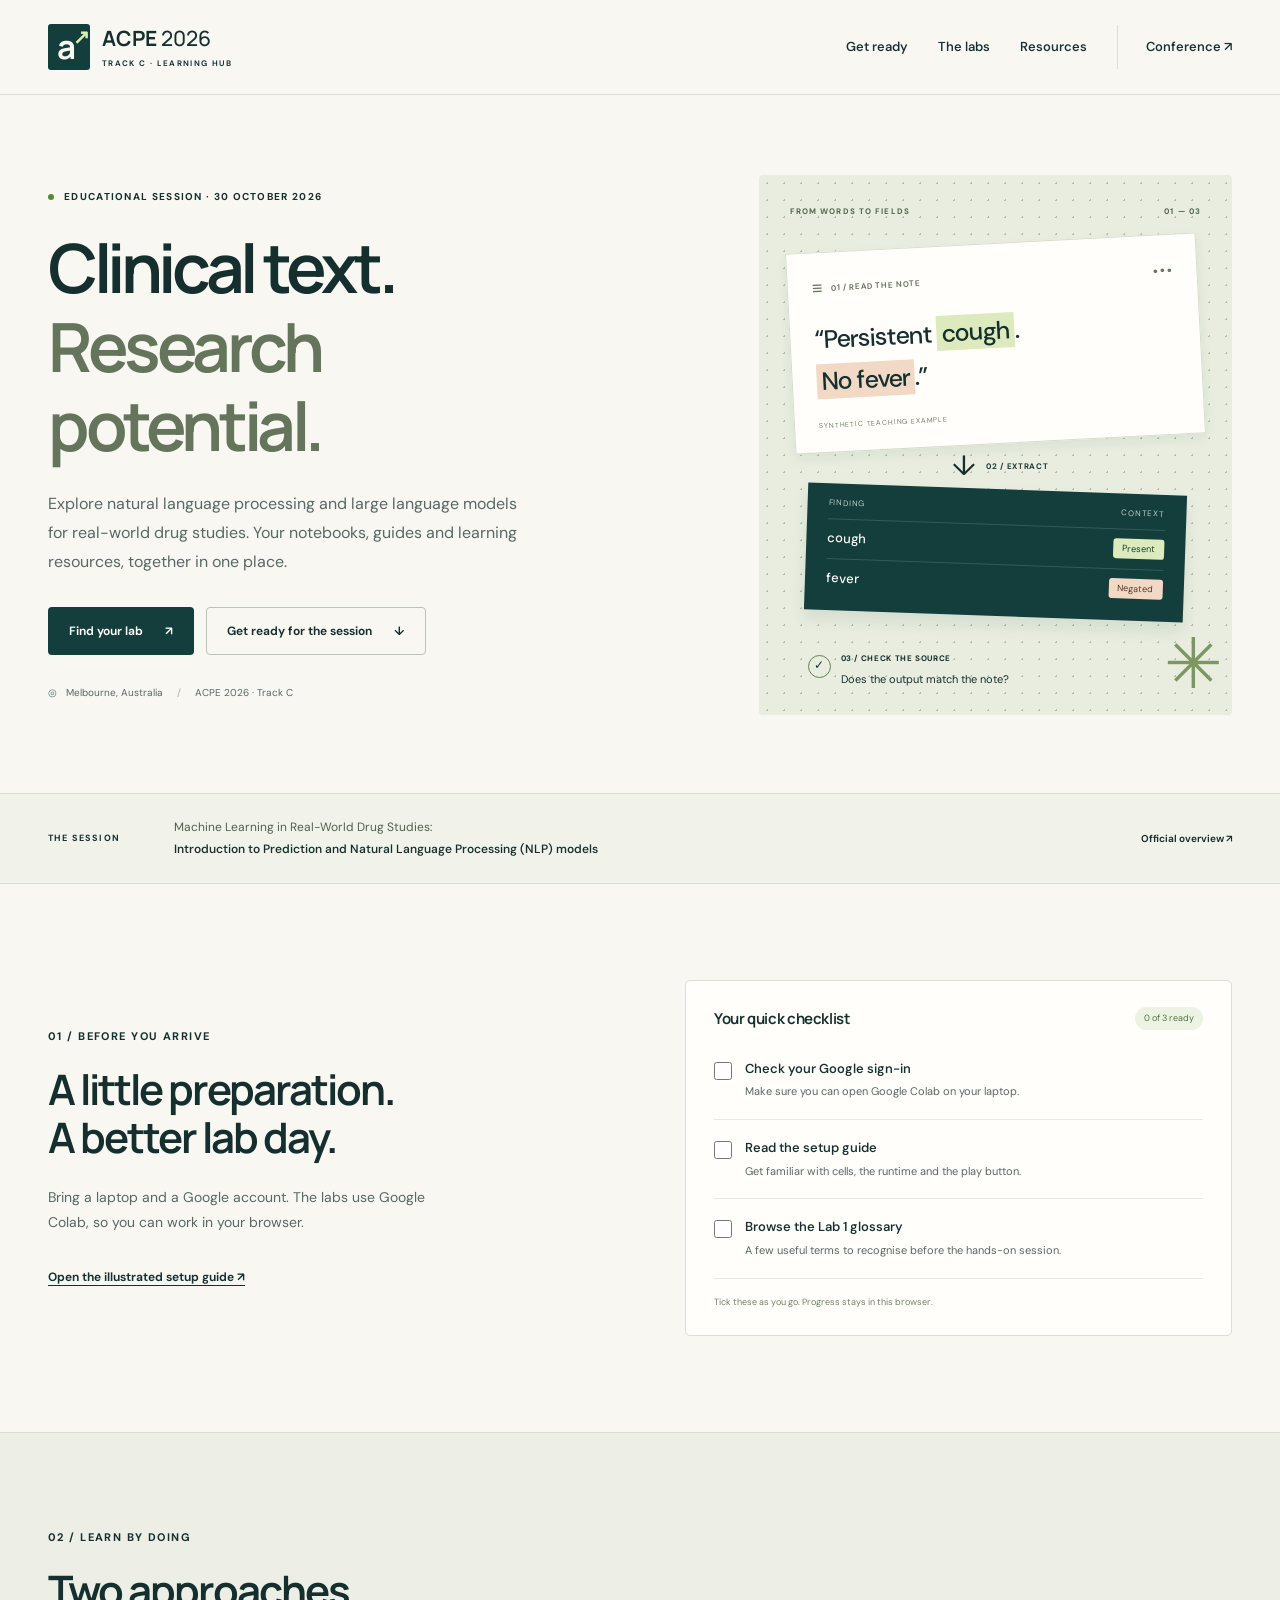
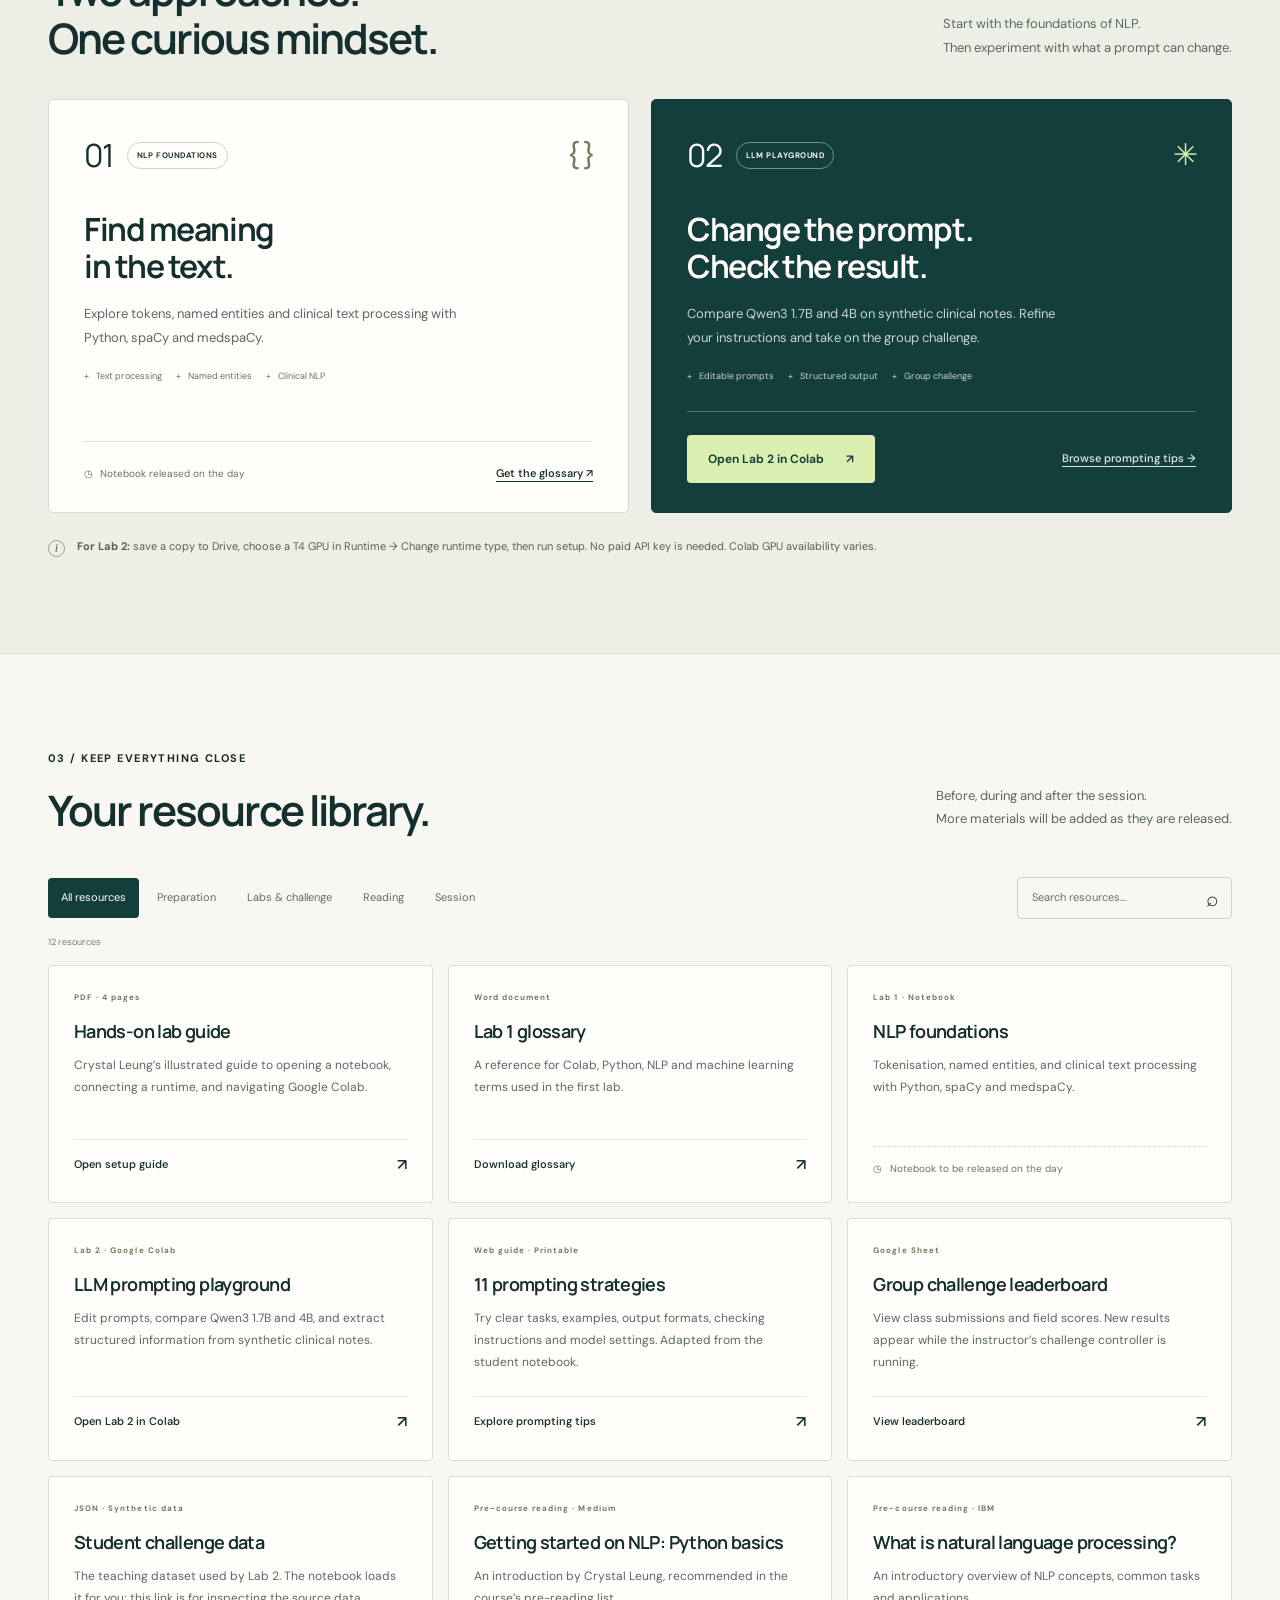
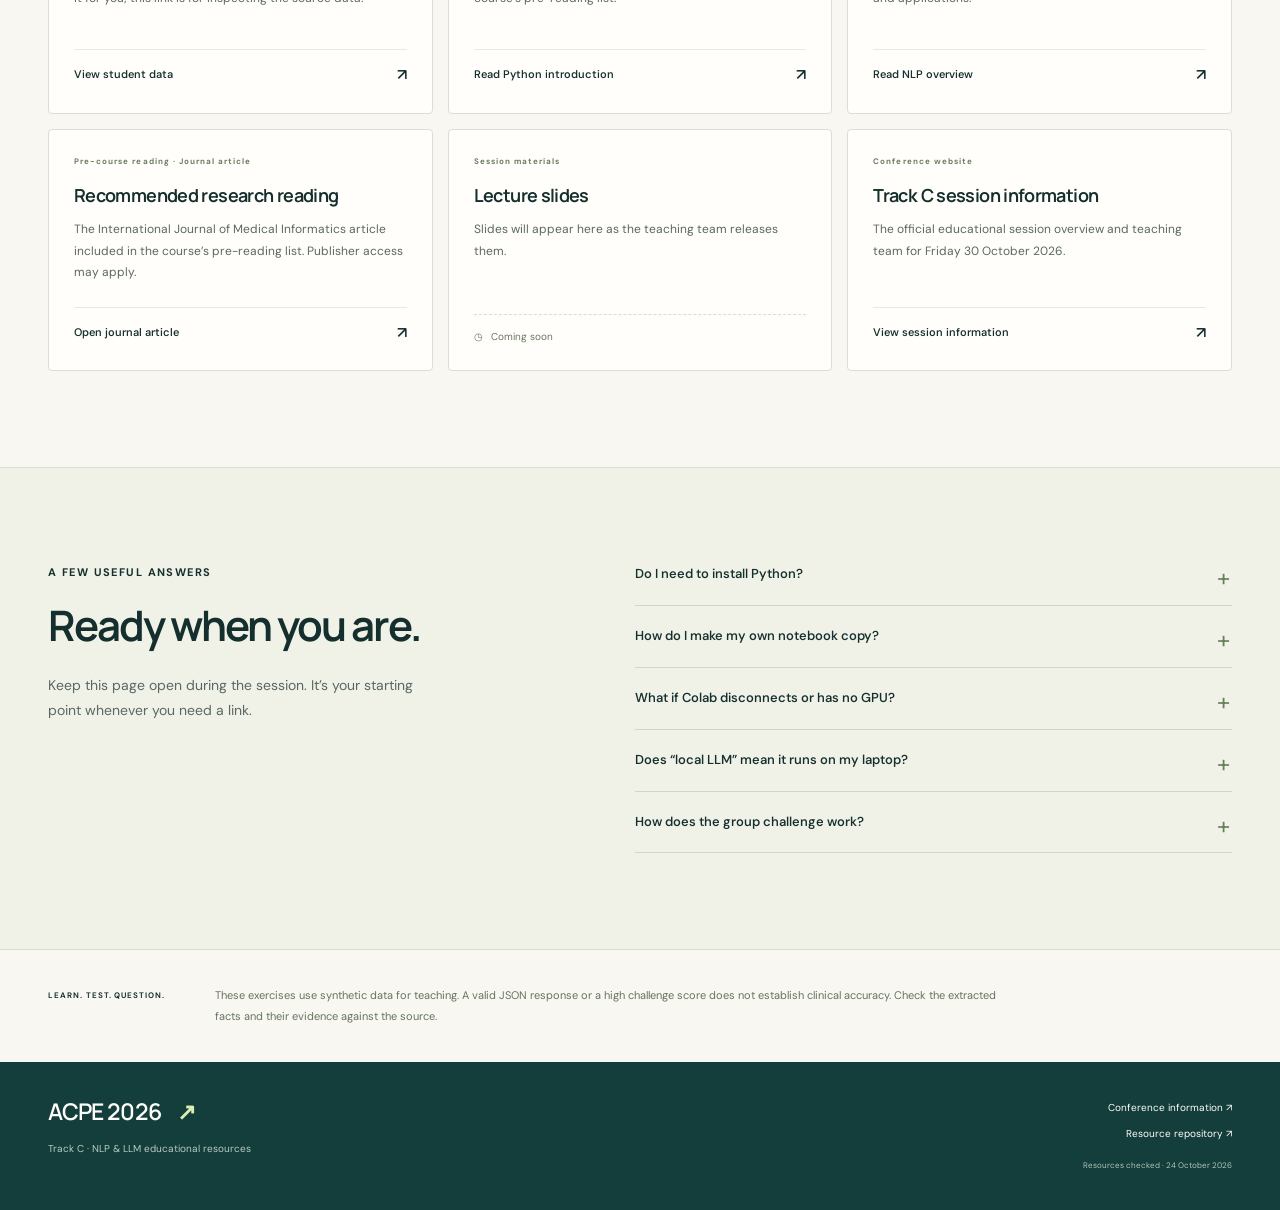
==== index.html @ c8291f94 "Publish ACPE 2026 NLP educational resource hub" ====
<!doctype html>
<html lang="en-AU">
<head>
  <meta charset="utf-8">
  <meta name="viewport" content="width=device-width, initial-scale=1">
  <meta name="description" content="Your resource hub for ACPE 2026 Track C. Prepare for the NLP and LLM educational session, launch the labs, and find guides, readings and challenge resources.">
  <meta name="theme-color" content="#133e3c">
  <meta property="og:title" content="ACPE 2026 · NLP & LLM learning hub">
  <meta property="og:description" content="Prepare. Experiment. Learn. All your Track C educational session resources in one place.">
  <meta property="og:type" content="website">
  <meta property="og:url" content="https://acpe2026nlp.github.io/">
  <title>ACPE 2026 · NLP & LLM learning hub</title>
  <link rel="icon" href="assets/favicon.svg" type="image/svg+xml">
  <link rel="stylesheet" href="styles.css">
  <script src="app.js" defer></script>
</head>
<body>
<a class="skip-link" href="#main">Skip to content</a>
<header class="site-header">
  <div class="container header-inner">
    <a class="brand" href="#" aria-label="ACPE 2026 learning hub home"><span class="brand-symbol" aria-hidden="true">a<span>↗</span></span><span>ACPE <b>2026</b><small>TRACK C · LEARNING HUB</small></span></a>
    <nav aria-label="Main navigation"><a href="#prepare">Get ready</a><a href="#labs">The labs</a><a href="#resources">Resources</a><a class="nav-external" href="https://www.asianpharmacoepi.org/educational-sessions/">Conference <span aria-hidden="true">↗</span></a></nav>
  </div>
</header>
<main id="main">
<section class="hero container" aria-labelledby="hero-title">
  <div class="hero-copy">
    <p class="eyebrow"><span class="live-dot" aria-hidden="true"></span> EDUCATIONAL SESSION · 30 OCTOBER 2026</p>
    <h1 id="hero-title">Clinical text.<br><span>Research<br>potential.</span></h1>
    <p class="hero-description">Explore natural language processing and large language models for real-world drug studies. Your notebooks, guides and learning resources, together in one place.</p>
    <div class="hero-actions"><a class="button primary" href="#labs">Find your lab <span aria-hidden="true">↗</span></a><a class="button secondary" href="#prepare">Get ready for the session <span aria-hidden="true">↓</span></a></div>
    <p class="location"><span aria-hidden="true">◎</span> Melbourne, Australia <span class="separator">/</span> ACPE 2026 · Track C</p>
  </div>
  <div class="hero-art" aria-label="Illustration: a synthetic note becomes structured information, then is checked against the source">
    <div class="art-topline"><span>FROM WORDS TO FIELDS</span><span aria-hidden="true">01 — 03</span></div>
    <div class="note-sheet"><div class="sheet-heading"><span class="mini-icon" aria-hidden="true">≡</span><span>01 / READ THE NOTE</span><span class="sheet-dots" aria-hidden="true">···</span></div><p>“Persistent <mark class="mint">cough</mark>.<br><mark class="peach">No fever</mark>.”</p><span class="synthetic-tag">SYNTHETIC TEACHING EXAMPLE</span></div>
    <div class="flow-line" aria-hidden="true"><span></span><b>↓</b><span>02 / EXTRACT</span></div>
    <div class="data-sheet"><div><span>Finding</span><span>Context</span></div><div><strong>cough</strong><span class="tag-green">Present</span></div><div><strong>fever</strong><span class="tag-peach">Negated</span></div></div>
    <div class="verify-line"><span aria-hidden="true">✓</span><div><b>03 / CHECK THE SOURCE</b><p>Does the output match the note?</p></div></div>
    <span class="art-asterisk" aria-hidden="true">✳</span>
  </div>
</section>
<div class="course-strip"><div class="container"><span class="eyebrow">THE SESSION</span><p>Machine Learning in Real-World Drug Studies:<br><strong>Introduction to Prediction and Natural Language Processing (NLP) models</strong></p><a href="https://www.asianpharmacoepi.org/educational-sessions/" aria-label="View the official Track C session overview">Official overview <span aria-hidden="true">↗</span></a></div></div>
<section id="prepare" class="container section preparation" aria-labelledby="prepare-title">
  <div><p class="eyebrow">01 / BEFORE YOU ARRIVE</p><h2 id="prepare-title">A little preparation.<br>A better lab day.</h2><p class="section-intro">Bring a laptop and a Google account. The labs use Google Colab, so you can work in your browser.</p><a class="text-link" href="assets/hands-on-lab-guide.pdf">Open the illustrated setup guide <span aria-hidden="true">↗</span></a></div>
  <div class="checklist"><div class="checklist-heading"><h3>Your quick checklist</h3><span id="check-count" aria-live="polite">0 of 3 ready</span></div>
    <label class="check-row"><input type="checkbox" data-check="account"><span><strong>Check your Google sign-in</strong><small>Make sure you can open Google Colab on your laptop.</small></span></label>
    <label class="check-row"><input type="checkbox" data-check="guide"><span><strong>Read the setup guide</strong><small>Get familiar with cells, the runtime and the play button.</small></span></label>
    <label class="check-row"><input type="checkbox" data-check="glossary"><span><strong>Browse the Lab 1 glossary</strong><small>A few useful terms to recognise before the hands-on session.</small></span></label>
    <p class="check-note">Tick these as you go. Progress stays in this browser.</p>
  </div>
</section>
<section id="labs" class="labs-section" aria-labelledby="labs-title"><div class="container section">
  <div class="section-heading"><div><p class="eyebrow">02 / LEARN BY DOING</p><h2 id="labs-title">Two approaches.<br>One curious mindset.</h2></div><p>Start with the foundations of NLP.<br>Then experiment with what a prompt can change.</p></div>
  <div class="lab-grid">
    <article class="lab-card"><div class="lab-top"><span class="lab-number">01</span><span class="pill">NLP FOUNDATIONS</span><span class="lab-glyph" aria-hidden="true">{ }</span></div><h3>Find meaning<br>in the text.</h3><p>Explore tokens, named entities and clinical text processing with Python, spaCy and medspaCy.</p><ul class="lab-topics"><li>Text processing</li><li>Named entities</li><li>Clinical NLP</li></ul><div class="lab-footer"><p class="release-note"><span aria-hidden="true">◷</span> Notebook released on the day</p><a href="assets/lab-1-glossary.docx" download>Get the glossary <span aria-hidden="true">↗</span></a></div></article>
    <article class="lab-card lab-featured"><div class="lab-top"><span class="lab-number">02</span><span class="pill">LLM PLAYGROUND</span><span class="lab-glyph" aria-hidden="true">✳</span></div><h3>Change the prompt.<br>Check the result.</h3><p>Compare Qwen3 1.7B and 4B on synthetic clinical notes. Refine your instructions and take on the group challenge.</p><ul class="lab-topics"><li>Editable prompts</li><li>Structured output</li><li>Group challenge</li></ul><div class="lab-footer"><a class="button cream" href="https://colab.research.google.com/drive/1dyXt0pZRqkVmmbshcT4ECdzgV1lTdctf">Open Lab 2 in Colab <span aria-hidden="true">↗</span></a><a class="quiet-link" href="prompting-guide.html">Browse prompting tips <span aria-hidden="true">→</span></a></div></article>
  </div>
  <div class="lab-note"><span aria-hidden="true">i</span><p><strong>For Lab 2:</strong> save a copy to Drive, choose a T4 GPU in Runtime → Change runtime type, then run setup. No paid API key is needed. Colab GPU availability varies.</p></div>
</div></section>
<section id="resources" class="container section" aria-labelledby="resources-title">
  <div class="section-heading"><div><p class="eyebrow">03 / KEEP EVERYTHING CLOSE</p><h2 id="resources-title">Your resource library.</h2></div><p>Before, during and after the session.<br>More materials will be added as they are released.</p></div>
  <div class="resource-controls" hidden><div class="filters" role="group" aria-label="Filter resources"><button type="button" data-filter="all" aria-pressed="true">All resources</button><button type="button" data-filter="prepare" aria-pressed="false">Preparation</button><button type="button" data-filter="labs" aria-pressed="false">Labs & challenge</button><button type="button" data-filter="reading" aria-pressed="false">Reading</button><button type="button" data-filter="session" aria-pressed="false">Session</button></div><div class="search-wrap"><label class="sr-only" for="resource-search">Search resources</label><input id="resource-search" type="search" placeholder="Search resources…" autocomplete="off"><span aria-hidden="true">⌕</span></div></div>
  <p id="result-count" class="result-count" aria-live="polite"></p>
  <div class="resource-grid"><article class="resource-card" data-category="prepare">
      <p class="eyebrow">PDF · 4 pages</p><h3>Hands-on lab guide</h3>
      <p class="resource-description">Crystal Leung’s illustrated guide to opening a notebook, connecting a runtime, and navigating Google Colab.</p><a class="resource-link" href="assets/hands-on-lab-guide.pdf">Open setup guide <span aria-hidden="true">↗</span></a></article>
<article class="resource-card" data-category="prepare">
      <p class="eyebrow">Word document</p><h3>Lab 1 glossary</h3>
      <p class="resource-description">A reference for Colab, Python, NLP and machine learning terms used in the first lab.</p><a class="resource-link" href="assets/lab-1-glossary.docx" download>Download glossary <span aria-hidden="true">↗</span></a></article>
<article class="resource-card" data-category="labs">
      <p class="eyebrow">Lab 1 · Notebook</p><h3>NLP foundations</h3>
      <p class="resource-description">Tokenisation, named entities, and clinical text processing with Python, spaCy and medspaCy.</p><p class="pending"><span aria-hidden="true">◷</span> Notebook to be released on the day</p></article>
<article class="resource-card" data-category="labs">
      <p class="eyebrow">Lab 2 · Google Colab</p><h3>LLM prompting playground</h3>
      <p class="resource-description">Edit prompts, compare Qwen3 1.7B and 4B, and extract structured information from synthetic clinical notes.</p><a class="resource-link" href="https://colab.research.google.com/drive/1dyXt0pZRqkVmmbshcT4ECdzgV1lTdctf">Open Lab 2 in Colab <span aria-hidden="true">↗</span></a></article>
<article class="resource-card" data-category="labs">
      <p class="eyebrow">Web guide · Printable</p><h3>11 prompting strategies</h3>
      <p class="resource-description">Try clear tasks, examples, output formats, checking instructions and model settings. Adapted from the student notebook.</p><a class="resource-link" href="prompting-guide.html">Explore prompting tips <span aria-hidden="true">↗</span></a></article>
<article class="resource-card" data-category="labs">
      <p class="eyebrow">Google Sheet</p><h3>Group challenge leaderboard</h3>
      <p class="resource-description">View class submissions and field scores. New results appear while the instructor’s challenge controller is running.</p><a class="resource-link" href="https://docs.google.com/spreadsheets/d/1psVhRGWpEj53dJiz1CX_qoiy1RkRH3oZBM9ozmtsFGk/view?gid=580051616#gid=580051616">View leaderboard <span aria-hidden="true">↗</span></a></article>
<article class="resource-card" data-category="labs">
      <p class="eyebrow">JSON · Synthetic data</p><h3>Student challenge data</h3>
      <p class="resource-description">The teaching dataset used by Lab 2. The notebook loads it for you; this link is for inspecting the source data.</p><a class="resource-link" href="https://drive.google.com/file/d/1bzBv1ms1ZY_g55pxmK44UhEWTayjChO1/view">View student data <span aria-hidden="true">↗</span></a></article>
<article class="resource-card" data-category="reading">
      <p class="eyebrow">Pre-course reading · Medium</p><h3>Getting started on NLP: Python basics</h3>
      <p class="resource-description">An introduction by Crystal Leung, recommended in the course’s pre-reading list.</p><a class="resource-link" href="https://medium.com/@crystalleungg/getting-started-on-nlp-python-basics-f23195c00903">Read Python introduction <span aria-hidden="true">↗</span></a></article>
<article class="resource-card" data-category="reading">
      <p class="eyebrow">Pre-course reading · IBM</p><h3>What is natural language processing?</h3>
      <p class="resource-description">An introductory overview of NLP concepts, common tasks and applications.</p><a class="resource-link" href="https://www.ibm.com/think/topics/natural-language-processing">Read NLP overview <span aria-hidden="true">↗</span></a></article>
<article class="resource-card" data-category="reading">
      <p class="eyebrow">Pre-course reading · Journal article</p><h3>Recommended research reading</h3>
      <p class="resource-description">The International Journal of Medical Informatics article included in the course’s pre-reading list. Publisher access may apply.</p><a class="resource-link" href="https://www.sciencedirect.com/science/article/pii/S1386505625002667">Open journal article <span aria-hidden="true">↗</span></a></article>
<article class="resource-card" data-category="session">
      <p class="eyebrow">Session materials</p><h3>Lecture slides</h3>
      <p class="resource-description">Slides will appear here as the teaching team releases them.</p><p class="pending"><span aria-hidden="true">◷</span> Coming soon</p></article>
<article class="resource-card" data-category="session">
      <p class="eyebrow">Conference website</p><h3>Track C session information</h3>
      <p class="resource-description">The official educational session overview and teaching team for Friday 30 October 2026.</p><a class="resource-link" href="https://www.asianpharmacoepi.org/educational-sessions/">View session information <span aria-hidden="true">↗</span></a></article></div>
  <div id="empty-state" class="empty-state" hidden><h3>No resources found.</h3><p>Try another search or view the full library.</p><button class="button secondary" id="reset-resources" type="button">Reset filters</button></div>
</section>
<section class="help-section"><div class="container section help-grid"><div><p class="eyebrow">A FEW USEFUL ANSWERS</p><h2>Ready when you are.</h2><p class="section-intro">Keep this page open during the session. It’s your starting point whenever you need a link.</p></div><div class="faq">
  <details><summary>Do I need to install Python?</summary><p>The supplied labs run in Google Colab in your browser. Sign in with your Google account and follow the setup cells in the notebook. You do not need to set up Python on your laptop.</p></details>
  <details><summary>How do I make my own notebook copy?</summary><p>For Lab 2, open the Colab link and select File → Save a copy in Drive. Work in that copy. For the Lab 1 download, follow the upload steps in the <a href="assets/hands-on-lab-guide.pdf">setup guide</a>.</p></details>
  <details><summary>What if Colab disconnects or has no GPU?</summary><p>A fresh runtime loses its installed packages, variables and temporary files. Reconnect and rerun the setup cells. Lab 2 uses a T4 GPU; if one is unavailable, ask an instructor about sharing a runtime with your group.</p></details>
  <details><summary>Does “local LLM” mean it runs on my laptop?</summary><p>In this Colab exercise, the open-weight model runs inside the Colab runtime on Google’s servers. It is not running on your laptop. Use the supplied synthetic notes for the exercise.</p></details>
  <details><summary>How does the group challenge work?</summary><p>Experiment with one note, check the 20-note practice preview, then freeze your prompt for the 80-note challenge. Follow the notebook for submission limits and scoring. The leaderboard updates while the instructor’s controller is running.</p></details>
</div></div></section>
<section class="container closing-note"><span class="note-label">LEARN. TEST. QUESTION.</span><p>These exercises use synthetic data for teaching. A valid JSON response or a high challenge score does not establish clinical accuracy. Check the extracted facts and their evidence against the source.</p></section>
</main>
<footer class="site-footer"><div class="container"><div><a class="footer-brand" href="#">ACPE 2026 <span>↗</span></a><p>Track C · NLP & LLM educational resources</p></div><div class="footer-links"><a href="https://www.asianpharmacoepi.org/educational-sessions/">Conference information ↗</a><a href="https://github.com/ACPE2026NLP/acpe2026nlp.github.io">Resource repository ↗</a><span>Resources checked · 24 October 2026</span></div></div></footer>
</body></html>
---- styles.css ----
@import url('https://fonts.googleapis.com/css2?family=DM+Sans:wght@400;450;500;550;600;650;700&family=Manrope:wght@400;500;600;650;700;750;800&display=swap');
:root{--paper:#f8f7f2;--ink:#152f2e;--muted:#596864;--green:#133e3c;--lime:#daefb0;--line:#d9dfd6;--peach:#f4d8bf;--white:#fffefa;--font:'DM Sans',sans-serif;--heading:'Manrope',sans-serif}
*{box-sizing:border-box}html{scroll-behavior:smooth;scroll-padding-top:108px}body{margin:0;background:var(--paper);color:var(--ink);font-family:var(--font);font-size:16px;line-height:1.6}a{color:inherit;text-underline-offset:4px}button,input{font:inherit}button,a,input,summary{-webkit-tap-highlight-color:transparent}a,button,summary,input{touch-action:manipulation}button{cursor:pointer}button:focus-visible,a:focus-visible,input:focus-visible,summary:focus-visible{outline:3px solid #487b1d;outline-offset:5px}button{color:inherit}::selection{background:var(--lime);color:var(--ink)}[hidden]{display:none!important}.container{width:min(1200px,calc(100% - 96px));margin-inline:auto}.section{padding-block:96px}.eyebrow{font-size:11px;letter-spacing:.13em;line-height:1.5;font-weight:700;margin:0 0 20px}.skip-link{position:fixed;left:20px;top:-70px;background:var(--lime);padding:12px 20px;z-index:20}.skip-link:focus{top:12px}.sr-only{position:absolute;width:1px;height:1px;padding:0;margin:-1px;overflow:hidden;clip:rect(0,0,0,0);white-space:nowrap;border:0}
.site-header{background:rgba(248,247,242,.97);border-bottom:1px solid var(--line);position:sticky;top:0;z-index:10}.header-inner{height:94px;display:flex;justify-content:space-between;align-items:center;gap:32px}.brand{display:flex;align-items:center;gap:12px;font:700 21px/1.1 var(--heading);text-decoration:none;white-space:nowrap}.brand b{font-weight:500}.brand small{display:block;margin-top:8px;font:650 8px/1 var(--font);letter-spacing:.17em}.brand-symbol{display:flex;align-items:center;justify-content:center;background:var(--green);color:var(--paper);width:42px;height:46px;border-radius:3px;font-size:33px;position:relative;letter-spacing:-.1em;padding-right:9px}.brand-symbol span{font-size:20px;color:var(--lime);position:absolute;top:2px;right:3px}.site-header nav{display:flex;align-items:center;gap:30px;font-size:13px;font-weight:550}.site-header nav a{text-decoration:none;padding-block:12px}.site-header nav a:hover{color:#577c2f}.nav-external{border-left:1px solid var(--line);padding-left:28px}
.hero{display:grid;grid-template-columns:1.15fr .85fr;gap:70px;align-items:center;padding-block:80px 78px}.hero .eyebrow{font-size:10px;display:flex;align-items:center;gap:10px}.live-dot{width:6px;height:6px;border-radius:50%;background:#578838;display:inline-block}h1,h2,h3,p{overflow-wrap:break-word}h1,h2,h3{font-family:var(--heading);font-weight:650;line-height:1.16}h1{font-size:clamp(48px,5.3vw,74px);letter-spacing:-.065em;margin:24px 0 26px}h1>span{color:#64755c}h2{font-size:42px;letter-spacing:-.048em;margin:0 0 23px}h3{letter-spacing:-.025em}.hero-description{font-size:16px;max-width:470px;line-height:1.8;color:var(--muted);margin-bottom:30px}.hero-actions{display:flex;align-items:center;gap:12px;flex-wrap:wrap}.button{display:inline-flex;align-items:center;justify-content:center;gap:22px;border:1px solid transparent;padding:14px 20px;border-radius:4px;text-decoration:none;font-size:12px;font-weight:650;line-height:1.5;min-height:48px;transition:background .16s,transform .16s}.button:hover{transform:translateY(-2px)}.primary{background:var(--green);color:var(--white)}.primary:hover{background:#24534c}.secondary{border-color:#b8c4b6;background:transparent}.secondary:hover{background:#edf1e4}.cream{background:var(--lime);color:var(--green)}.cream:hover{background:#e6f6c9}.location{display:flex;align-items:center;gap:9px;font-size:10px;color:var(--muted);margin:30px 0 0}.separator{margin-inline:5px;color:#a6b19e}
.hero-art{background:#e8eddf;min-height:450px;padding:30px 31px 26px;border-radius:4px;position:relative;isolation:isolate;background-image:radial-gradient(#b3beaa 1px,transparent 1px);background-size:17px 17px}.art-topline{display:flex;justify-content:space-between;font-size:8px;letter-spacing:.14em;font-weight:700;color:#53654c;margin-bottom:25px}.note-sheet{background:#fffefa;border:1px solid #d5ddce;box-shadow:0 5px 12px #233c2010;padding:21px 24px;transform:rotate(-3deg);position:relative;z-index:1}.sheet-heading{display:flex;align-items:center;gap:8px;font-size:8px;letter-spacing:.08em;font-weight:650;color:#667562}.sheet-dots{margin-left:auto;font-size:23px;line-height:.5}.mini-icon{font-size:18px}.note-sheet p{font-size:25px;font-weight:500;line-height:1.7;letter-spacing:-.04em;margin:16px 0}.note-sheet mark{padding:1px 5px;color:inherit}.mint{background:#dceabd}.peach{background:#f1d9c5}.synthetic-tag{display:block;font-size:7px;letter-spacing:.12em;color:#72816b}.flow-line{height:45px;display:flex;align-items:center;justify-content:center;gap:10px}.flow-line b{font-size:28px;font-weight:400;line-height:1}.flow-line>span:last-child{font-size:8px;font-weight:650;letter-spacing:.09em}.data-sheet{background:var(--green);color:var(--white);position:relative;z-index:2;padding:13px 21px;transform:rotate(2deg);box-shadow:0 9px 16px #133e3c17;width:92%;margin-inline:auto}.data-sheet>div{display:flex;align-items:center;justify-content:space-between;padding:9px 0;border-bottom:1px solid #ffffff25;font-size:13px}.data-sheet>div:first-child{font-size:8px;color:#c1cec7;text-transform:uppercase;letter-spacing:.1em;padding-top:0}.data-sheet>div:last-child{border-bottom:0}.data-sheet strong{font-weight:500}.tag-green,.tag-peach{font-size:9px;padding:3px 9px;border-radius:3px}.tag-green{background:#dceabd;color:#173c28}.tag-peach{background:#f1d9c5;color:#573924}.verify-line{display:flex;align-items:center;gap:10px;margin:27px 0 0 18px;position:relative;z-index:2}.verify-line>span{height:23px;width:23px;border:1px solid #668057;border-radius:50%;text-align:center;font-size:12px;background:#e8eddf}.verify-line b{font-size:8px;letter-spacing:.08em}.verify-line p{font-size:11px;line-height:1.3;margin:3px 0}.art-asterisk{position:absolute;bottom:15px;right:9px;font-size:70px;line-height:1;color:#7e9661;z-index:-1}
.course-strip{border-block:1px solid var(--line);background:#f1f2e9}.course-strip>.container{display:flex;align-items:center;justify-content:space-between;gap:32px;padding-block:23px}.course-strip .eyebrow{margin:0;font-size:9px;min-width:94px}.course-strip p{margin:0;flex:1;font-size:12px;line-height:1.8;color:#50614f}.course-strip strong{font-weight:550;color:var(--ink)}.course-strip a{font-size:10px;font-weight:650;text-decoration:none;white-space:nowrap}.course-strip a:hover{text-decoration:underline}
.preparation{display:grid;grid-template-columns:1fr 1fr;gap:90px;align-items:center}.section-intro{color:var(--muted);max-width:400px;font-size:14px;line-height:1.8}.text-link{display:inline-block;font-size:12px;font-weight:650;margin-top:18px}.checklist{background:var(--white);border:1px solid var(--line);padding:26px 28px;border-radius:5px}.checklist-heading{display:flex;justify-content:space-between;gap:12px;align-items:center;margin-bottom:11px}.checklist-heading h3{font-size:15px;margin:0}.checklist-heading>span{font-size:9px;color:#567346;background:#edf3e3;border-radius:20px;padding:4px 9px;white-space:nowrap}.check-row{display:flex;align-items:flex-start;gap:13px;border-bottom:1px solid #e8eae2;padding:18px 0;cursor:pointer}.check-row input{accent-color:var(--green);width:18px;height:18px;flex-shrink:0;margin:3px 0 0}.check-row strong{font-weight:550;font-size:13px;display:block}.check-row small{font-size:11px;color:var(--muted);display:block;margin-top:4px}.check-row:has(input:checked) strong{text-decoration:line-through;color:#6f7e65}.check-note{font-size:9px;color:#71816a;margin:16px 0 0}
.labs-section{background:#edeee6;border-block:1px solid var(--line)}.section-heading{display:flex;align-items:flex-end;justify-content:space-between;gap:40px;margin-bottom:36px}.section-heading h2{margin-bottom:0}.section-heading>p{color:var(--muted);font-size:13px;line-height:1.8;margin:0 0 4px;max-width:350px}.lab-grid{display:grid;grid-template-columns:1fr 1fr;gap:22px}.lab-card{padding:31px 35px 29px;background:var(--white);border:1px solid #d5dbd0;border-radius:5px;display:flex;flex-direction:column}.lab-top{display:flex;gap:15px;align-items:center;margin-bottom:32px}.lab-number{font-family:var(--heading);font-size:32px;letter-spacing:-.07em;line-height:1}.pill{font-size:8px;font-weight:650;border:1px solid #cbd4c2;padding:6px 9px;border-radius:20px;letter-spacing:.06em}.lab-glyph{margin-left:auto;color:#6a7e5b;font-size:30px;letter-spacing:-.07em}.lab-card h3{font-size:32px;letter-spacing:-.045em;margin:0 0 17px}.lab-card>p{color:var(--muted);font-size:13px;line-height:1.8;max-width:380px;margin:0 0 20px}.lab-topics{list-style:none;display:flex;flex-wrap:wrap;gap:8px 14px;padding:0;margin:0 0 27px;font-size:9px;color:#65745b}.lab-topics li:before{content:'+';padding-right:7px}.lab-footer{margin-top:auto;border-top:1px solid #dce2d5;padding-top:23px;display:flex;align-items:center;justify-content:space-between;flex-wrap:wrap;gap:16px}.lab-footer>a:not(.button){font-size:11px;font-weight:550}.release-note{font-size:10px;margin:0;color:#65745b;display:flex;align-items:center;gap:7px}.lab-featured{background:var(--green);border-color:var(--green);color:var(--white)}.lab-featured .pill{border-color:#729481}.lab-featured .lab-glyph{color:var(--lime)}.lab-featured>p,.lab-featured .lab-topics{color:#c8d5cd}.lab-featured .lab-footer{border-color:#54756b}.lab-featured .quiet-link{color:#d8e4d6}.lab-note{display:flex;gap:12px;align-items:flex-start;margin:25px 0 0;color:#53644e;font-size:11px}.lab-note>span{border:1px solid #92a087;border-radius:50%;width:17px;line-height:15px;text-align:center;font:italic 12px Georgia;flex-shrink:0;margin-top:2px}.lab-note p{margin:0;max-width:920px}
.resource-controls{display:flex;justify-content:space-between;gap:18px;align-items:center;margin-top:42px}.filters{display:flex;gap:5px;flex-wrap:wrap}.filters button{border:1px solid transparent;border-radius:4px;padding:9px 12px;background:transparent;font-size:11px;color:#62705c;min-height:40px}.filters button:hover{background:#e9eede}.filters button[aria-pressed=true]{background:var(--green);color:var(--white)}.search-wrap{position:relative;min-width:215px}.search-wrap input{width:100%;background:transparent;border:1px solid #ccd5c5;border-radius:4px;font-size:11px;padding:11px 34px 11px 14px;min-height:42px;color:var(--ink)}.search-wrap input::placeholder{color:#677561}.search-wrap>span{position:absolute;right:13px;top:6px;font-size:21px;pointer-events:none}.result-count{font-size:9px;color:#73816c;margin:16px 0}.resource-grid{display:grid;grid-template-columns:repeat(3,1fr);gap:15px}.resource-card{background:var(--white);border:1px solid var(--line);padding:25px;min-height:238px;border-radius:4px;display:flex;flex-direction:column;transition:border-color .16s,box-shadow .16s}.resource-card:hover{border-color:#afc09e;box-shadow:0 3px 12px #183b1c08}.resource-card .eyebrow{color:#6c7c61;font-size:8px;margin:0 0 16px}.resource-card h3{font-size:18px;line-height:1.35;margin:0 0 12px;letter-spacing:-.035em}.resource-description{font-size:12px;color:var(--muted);line-height:1.8;margin:0 0 23px}.resource-link{display:flex;align-items:center;justify-content:space-between;gap:10px;font-weight:550;font-size:11px;margin-top:auto;text-decoration:none;padding-top:12px;border-top:1px solid #e6eadf}.resource-link:hover{text-decoration:underline}.resource-link span{font-size:16px}.pending{font-size:10px;color:#6b7662;margin-top:auto;margin-bottom:0;border-top:1px dashed #d8dece;padding-top:14px}.pending>span{margin-right:5px}.empty-state{text-align:center;border:1px dashed #bbc8af;padding:50px}.empty-state h3{margin-top:0}.empty-state p{font-size:13px;color:var(--muted)}
.help-section{border-block:1px solid var(--line);background:#f0f2e8}.help-grid{display:grid;grid-template-columns:1fr 1.2fr;gap:90px}.faq details{border-bottom:1px solid #cfd7c6;padding:20px 0}.faq details:first-child{padding-top:0}.faq summary{cursor:pointer;list-style:none;font-size:13px;font-weight:550;position:relative;padding-right:35px}.faq summary::-webkit-details-marker{display:none}.faq summary:after{content:'+';position:absolute;right:2px;top:-5px;font-size:24px;font-weight:400;color:#68805a}.faq details[open] summary:after{content:'−'}.faq details p{color:var(--muted);font-size:12px;line-height:1.85;margin-bottom:0;padding-right:20px}.closing-note{display:flex;gap:50px;align-items:flex-start;padding-block:35px}.note-label{font-size:8px;letter-spacing:.12em;font-weight:650;white-space:nowrap;padding-top:4px}.closing-note p{font-size:11px;line-height:1.9;color:#66735e;margin:0;max-width:800px}.site-footer{background:var(--green);color:var(--white);padding-block:38px}.site-footer>.container{display:flex;justify-content:space-between;gap:40px}.footer-brand{font:600 23px/1 var(--heading);letter-spacing:-.04em;text-decoration:none}.footer-brand span{color:var(--lime);padding-left:12px}.site-footer p{font-size:10px;color:#baccc1;margin:13px 0 0}.footer-links{display:flex;gap:10px;flex-direction:column;align-items:flex-end;font-size:10px}.footer-links a{text-decoration:none}.footer-links a:hover{text-decoration:underline}.footer-links>span{color:#b2c5b7;font-size:8px;margin-top:7px}
@media(min-width:1450px){.hero{padding-block:90px}.hero-art{min-height:470px;padding:38px}.note-sheet p{font-size:29px}}
@media(max-width:1100px){.container{width:calc(100% - 64px)}.hero{gap:38px}.hero-art{padding:25px;min-height:430px}.hero-actions{gap:8px}.hero-actions .button{padding:12px;font-size:11px;gap:12px}.preparation,.help-grid{gap:45px}.lab-card{padding:27px}.resource-card{padding:22px}.resource-controls{align-items:flex-start;flex-direction:column}.search-wrap{width:100%}.section{padding-block:75px}}
@media(max-width:800px){.container{width:calc(100% - 44px)}.header-inner{height:84px;gap:20px}.site-header nav{gap:19px;font-size:11px}.nav-external{display:none}.hero{grid-template-columns:1fr 1fr;gap:24px;padding-block:60px}.hero .eyebrow{font-size:8px;letter-spacing:.06em}h1{font-size:48px}.hero-description{font-size:13px;line-height:1.8}.hero-art{padding:19px 16px;min-height:400px}.note-sheet{padding:17px 15px}.note-sheet p{font-size:23px}.art-topline{font-size:6px}.sheet-heading{font-size:6px}.synthetic-tag{font-size:6px}.verify-line{margin-left:2px}.hero-actions{align-items:flex-start;flex-direction:column}.location{font-size:8px;gap:5px}.separator{margin-inline:2px}.course-strip>.container{gap:20px}.course-strip .eyebrow{min-width:65px;font-size:8px}.course-strip p{font-size:10px}.course-strip a{font-size:9px}h2{font-size:34px}.preparation{grid-template-columns:1fr;gap:32px}.preparation>div:first-child{max-width:600px}.preparation .section-intro{max-width:540px}.section-heading>p{max-width:260px;font-size:12px}.lab-card{padding:24px}.lab-card h3{font-size:27px}.lab-top{gap:12px}.lab-glyph{display:none}.lab-topics{gap:5px 8px;font-size:8px}.resource-grid{grid-template-columns:repeat(2,1fr)}.help-grid{grid-template-columns:1fr;gap:30px}.faq details:first-child{padding-top:20px}.closing-note{gap:25px}.lab-footer{align-items:flex-start;flex-direction:column}.lab-note{font-size:10px}}
@media(max-width:600px){html{scroll-padding-top:121px}.container{width:calc(100% - 36px)}.header-inner{height:auto;padding-block:18px 12px;align-items:flex-start;flex-direction:column;gap:16px}.brand{font-size:19px;gap:10px}.brand-symbol{width:34px;height:36px;font-size:26px}.brand-symbol span{font-size:17px}.brand small{font-size:7px;margin-top:6px}.site-header nav{gap:30px;font-size:11px;line-height:1}.site-header nav a{padding-block:3px}.hero{grid-template-columns:1fr;padding-block:40px 42px;gap:40px}.hero .eyebrow{font-size:9px;letter-spacing:.08em}h1{font-size:57px;line-height:1.05;margin-block:21px 24px}.hero-description{font-size:14px;max-width:420px;margin-bottom:25px}.hero-actions{flex-direction:row;align-items:center;gap:10px}.hero-actions .button{font-size:10px;gap:10px;padding:13px 14px}.location{font-size:9px;margin-top:24px;gap:6px}.hero-art{padding:28px 33px;min-height:440px;max-width:420px;width:100%;justify-self:center}.art-topline{font-size:7px}.note-sheet{padding:20px}.note-sheet p{font-size:27px}.sheet-heading{font-size:7px}.synthetic-tag{font-size:6px}.data-sheet{padding:15px 20px}.verify-line{margin-left:10px}.course-strip>.container{display:block;padding-block:22px}.course-strip .eyebrow{margin-bottom:9px}.course-strip p{font-size:10px}.course-strip a{display:inline-block;margin-top:12px}.section{padding-block:56px}h2{font-size:33px;line-height:1.18}.eyebrow{font-size:9px;margin-bottom:16px}.section-intro{font-size:13px}.checklist{padding:22px}.checklist-heading h3{font-size:14px}.check-row strong{font-size:12px}.check-row small{font-size:10px}.section-heading{display:block;margin-bottom:28px}.section-heading>p{margin:18px 0 0;max-width:100%;font-size:12px}.lab-grid{grid-template-columns:1fr;gap:16px}.lab-card{padding:27px}.lab-glyph{display:block}.lab-card h3{font-size:32px}.lab-topics{font-size:9px;gap:9px 16px}.lab-footer{flex-direction:row;align-items:center}.lab-footer .button{font-size:11px;gap:14px;padding:13px 16px}.lab-footer>a:not(.button){font-size:10px}.resource-controls{margin-top:28px;gap:16px}.filters{gap:5px}.filters button{font-size:10px;padding:8px 10px;min-height:39px}.resource-grid{grid-template-columns:1fr;gap:12px}.resource-card{min-height:0;padding:24px}.resource-card .eyebrow{font-size:8px}.resource-card h3{font-size:20px}.resource-description{font-size:12px}.resource-link{font-size:11px}.faq summary{font-size:12px}.faq details p{font-size:11px}.closing-note{display:block;padding-block:27px}.note-label{display:block;margin-bottom:12px}.closing-note p{font-size:10px}.site-footer>.container{flex-direction:column;gap:25px}.footer-links{align-items:flex-start;gap:12px}.footer-links>span{margin-top:10px}.footer-brand{font-size:22px}}
@media(prefers-reduced-motion:reduce){html{scroll-behavior:auto}*,*:before,*:after{transition:none!important}.button:hover{transform:none}}
@media print{.site-header{position:static}.hero-art,.resource-controls,.checklist,.hero-actions,.site-header nav{display:none!important}.container{width:100%}.hero,.preparation,.help-grid{display:block}.section,.hero{padding-block:24px}.lab-card,.resource-card{break-inside:avoid}.lab-card{background:white!important;color:#152f2e!important}.lab-featured>p,.lab-featured .lab-topics{color:#152f2e}.site-footer{background:white;color:#152f2e}.resource-grid{grid-template-columns:repeat(2,1fr)}a[href^="http"]:after{content:' (' attr(href) ')';font-size:8px;overflow-wrap:anywhere}body{background:white;font-size:11px}h1{font-size:42px}h2{font-size:25px}}
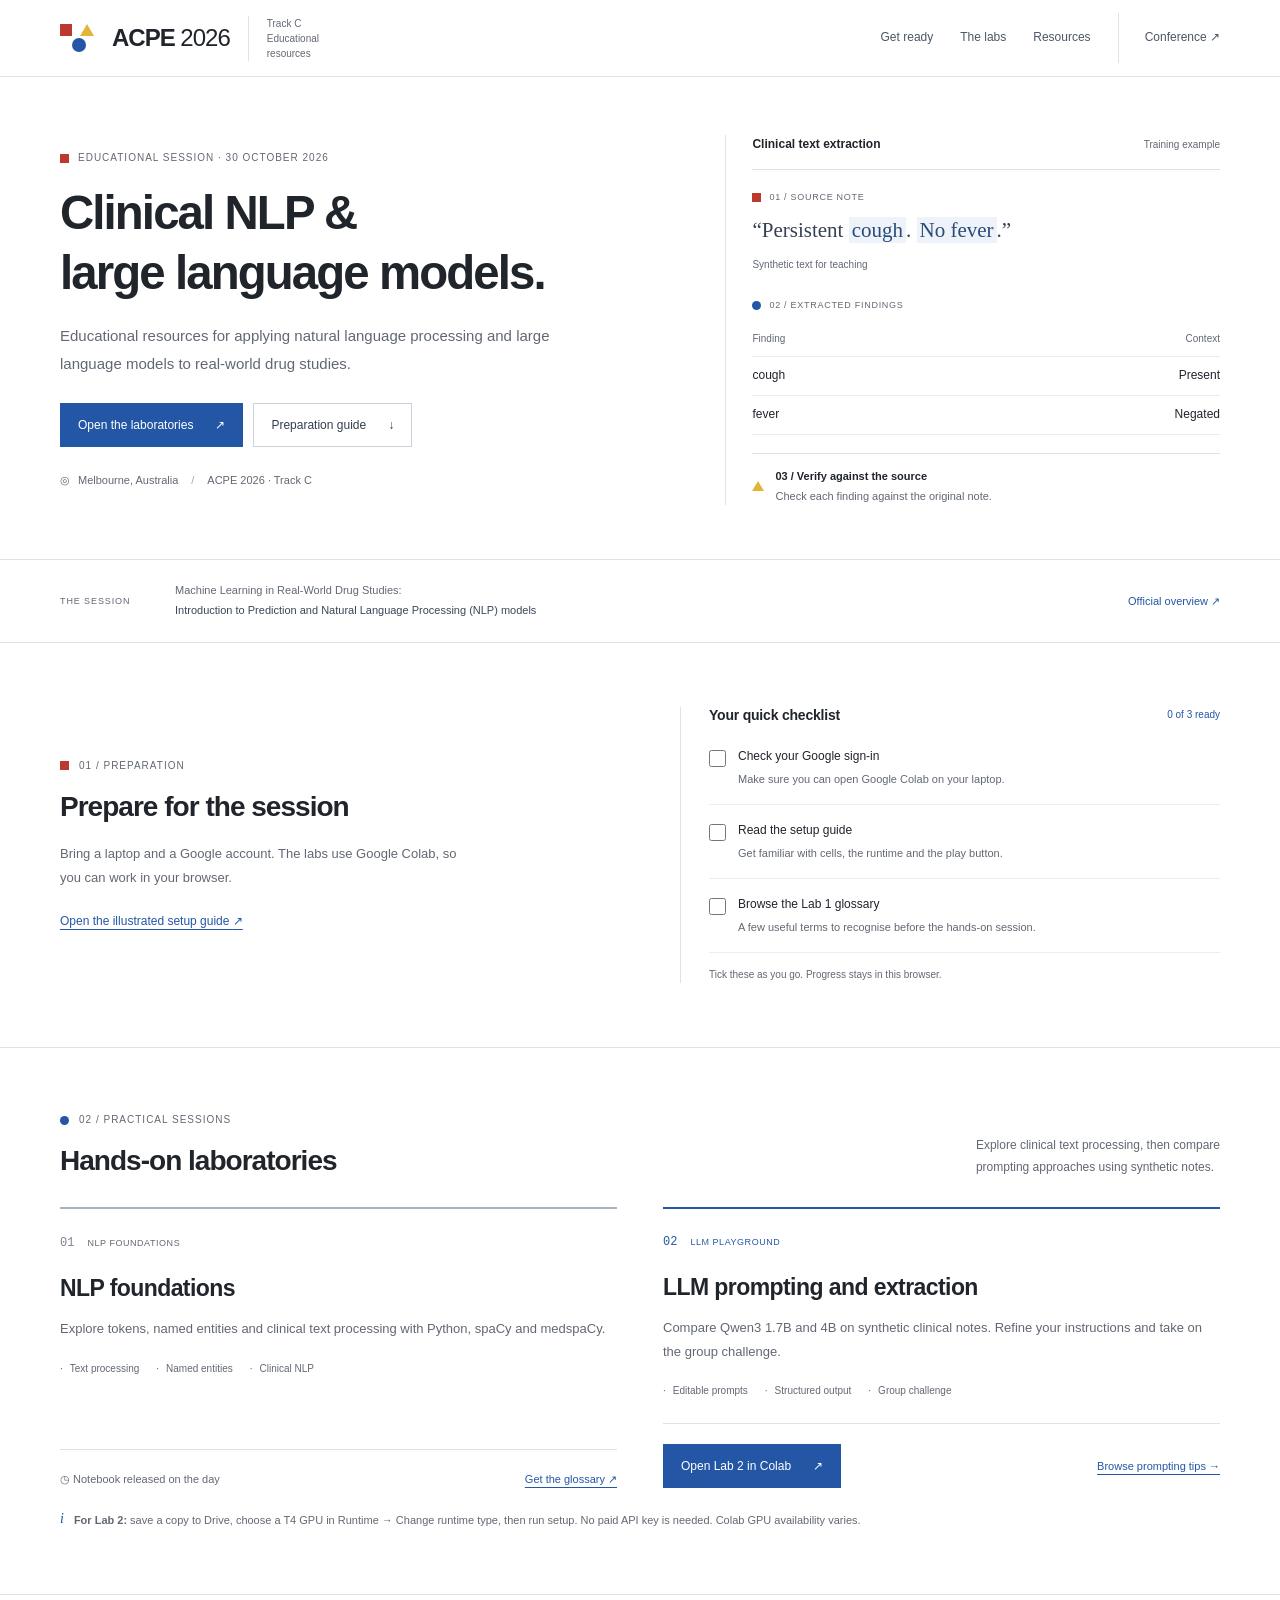
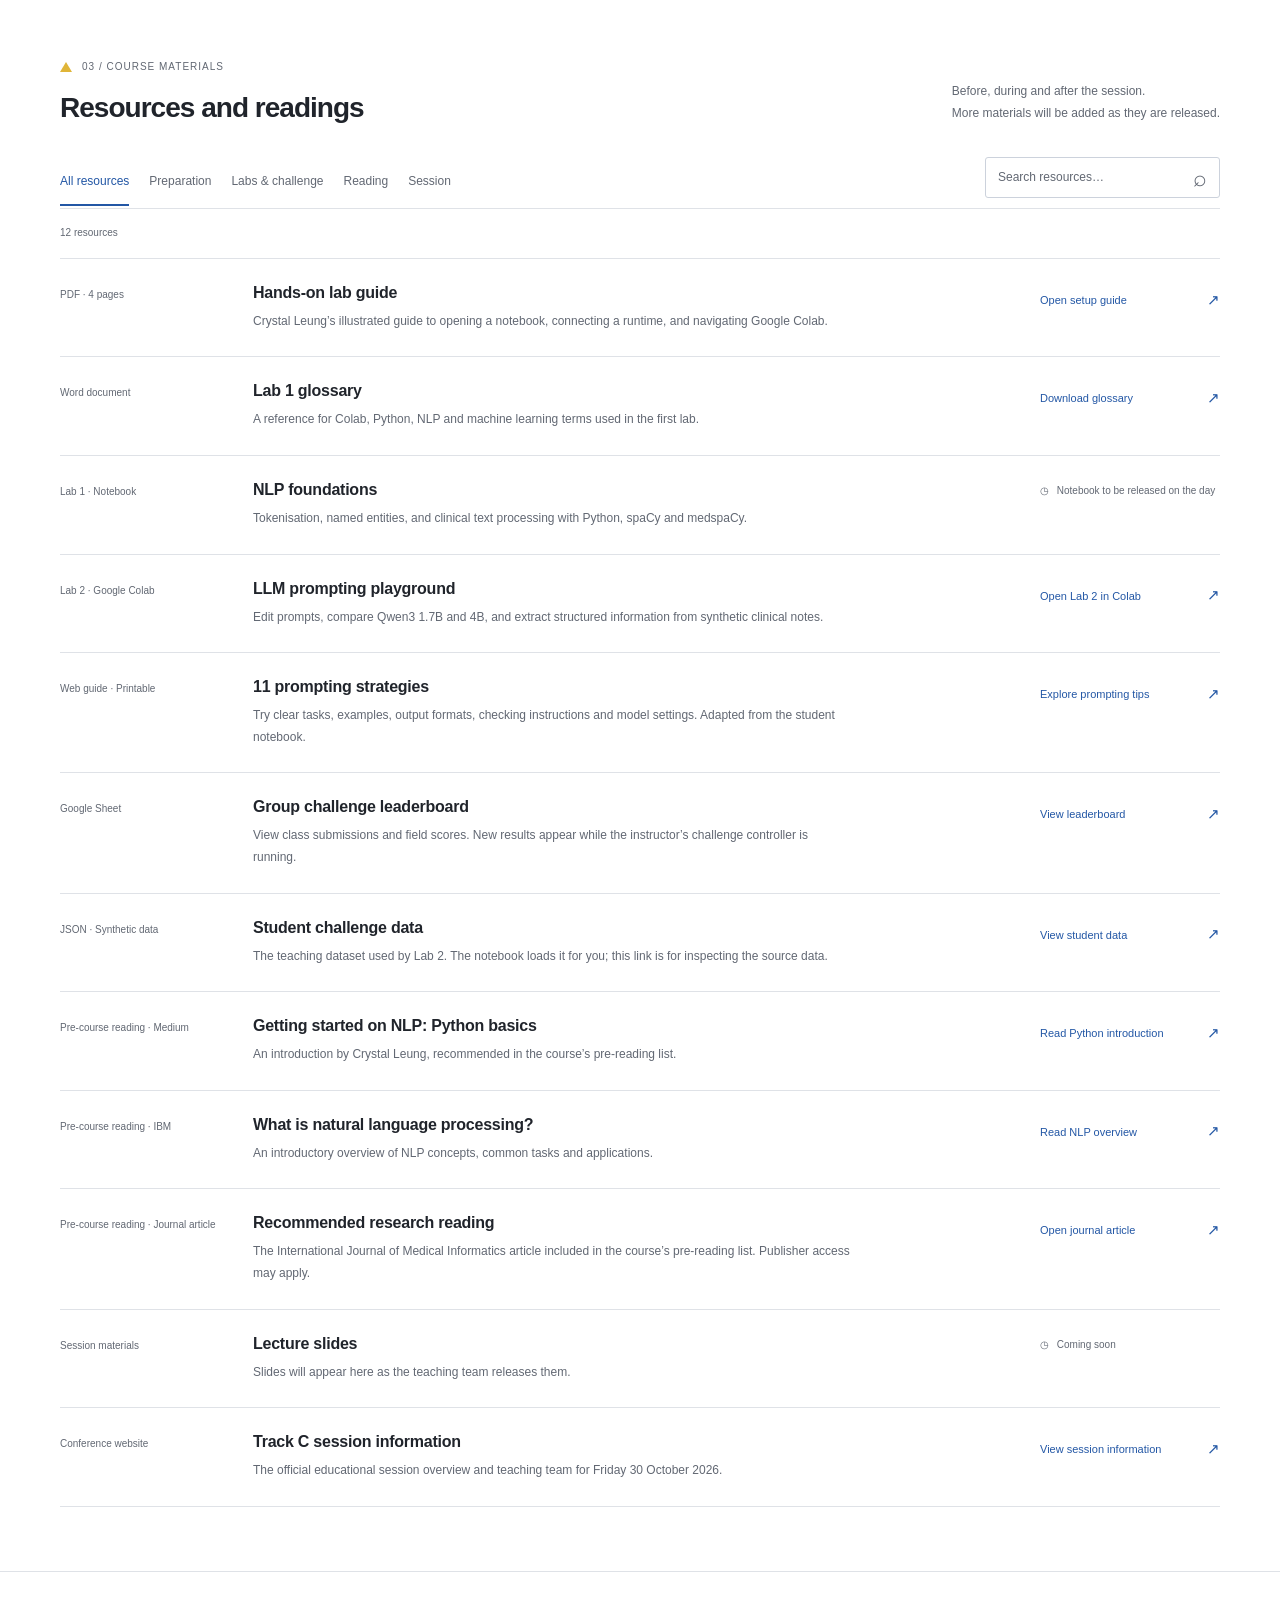
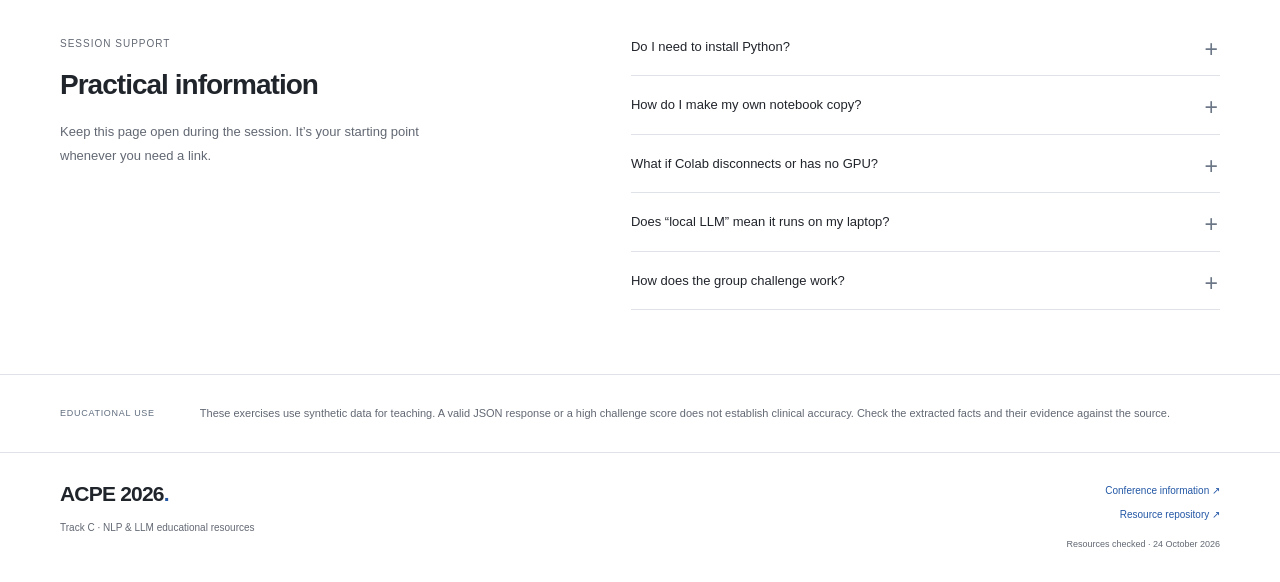
==== commit f79bed55: "Restyle resource hub with clinical typography and Bauhaus accents" ====
--- a/index.html
+++ b/index.html
@@ -4,45 +4,43 @@
   <meta charset="utf-8">
   <meta name="viewport" content="width=device-width, initial-scale=1">
   <meta name="description" content="Your resource hub for ACPE 2026 Track C. Prepare for the NLP and LLM educational session, launch the labs, and find guides, readings and challenge resources.">
-  <meta name="theme-color" content="#133e3c">
+  <meta name="theme-color" content="#ffffff">
   <meta property="og:title" content="ACPE 2026 · NLP & LLM learning hub">
   <meta property="og:description" content="Prepare. Experiment. Learn. All your Track C educational session resources in one place.">
   <meta property="og:type" content="website">
   <meta property="og:url" content="https://acpe2026nlp.github.io/">
   <title>ACPE 2026 · NLP & LLM learning hub</title>
   <link rel="icon" href="assets/favicon.svg" type="image/svg+xml">
-  <link rel="stylesheet" href="styles.css">
+  <link rel="stylesheet" href="styles.css?v=20261024b">
   <script src="app.js" defer></script>
 </head>
 <body>
 <a class="skip-link" href="#main">Skip to content</a>
 <header class="site-header">
   <div class="container header-inner">
-    <a class="brand" href="#" aria-label="ACPE 2026 learning hub home"><span class="brand-symbol" aria-hidden="true">a<span>↗</span></span><span>ACPE <b>2026</b><small>TRACK C · LEARNING HUB</small></span></a>
+    <a class="brand" href="#" aria-label="ACPE 2026 learning hub home"><span class="bauhaus-mark" aria-hidden="true"><i></i><i></i><i></i></span><span class="brand-name">ACPE <b>2026</b></span><small>Track C<br>Educational resources</small></a>
     <nav aria-label="Main navigation"><a href="#prepare">Get ready</a><a href="#labs">The labs</a><a href="#resources">Resources</a><a class="nav-external" href="https://www.asianpharmacoepi.org/educational-sessions/">Conference <span aria-hidden="true">↗</span></a></nav>
   </div>
 </header>
 <main id="main">
 <section class="hero container" aria-labelledby="hero-title">
   <div class="hero-copy">
-    <p class="eyebrow"><span class="live-dot" aria-hidden="true"></span> EDUCATIONAL SESSION · 30 OCTOBER 2026</p>
-    <h1 id="hero-title">Clinical text.<br><span>Research<br>potential.</span></h1>
-    <p class="hero-description">Explore natural language processing and large language models for real-world drug studies. Your notebooks, guides and learning resources, together in one place.</p>
-    <div class="hero-actions"><a class="button primary" href="#labs">Find your lab <span aria-hidden="true">↗</span></a><a class="button secondary" href="#prepare">Get ready for the session <span aria-hidden="true">↓</span></a></div>
+    <p class="eyebrow"><span class="shape shape-square" aria-hidden="true"></span> EDUCATIONAL SESSION · 30 OCTOBER 2026</p>
+    <h1 id="hero-title">Clinical NLP &amp;<br><span>large language models.</span></h1>
+    <p class="hero-description">Educational resources for applying natural language processing and large language models to real-world drug studies.</p>
+    <div class="hero-actions"><a class="button primary" href="#labs">Open the laboratories <span aria-hidden="true">↗</span></a><a class="button secondary" href="#prepare">Preparation guide <span aria-hidden="true">↓</span></a></div>
     <p class="location"><span aria-hidden="true">◎</span> Melbourne, Australia <span class="separator">/</span> ACPE 2026 · Track C</p>
   </div>
-  <div class="hero-art" aria-label="Illustration: a synthetic note becomes structured information, then is checked against the source">
-    <div class="art-topline"><span>FROM WORDS TO FIELDS</span><span aria-hidden="true">01 — 03</span></div>
-    <div class="note-sheet"><div class="sheet-heading"><span class="mini-icon" aria-hidden="true">≡</span><span>01 / READ THE NOTE</span><span class="sheet-dots" aria-hidden="true">···</span></div><p>“Persistent <mark class="mint">cough</mark>.<br><mark class="peach">No fever</mark>.”</p><span class="synthetic-tag">SYNTHETIC TEACHING EXAMPLE</span></div>
-    <div class="flow-line" aria-hidden="true"><span></span><b>↓</b><span>02 / EXTRACT</span></div>
-    <div class="data-sheet"><div><span>Finding</span><span>Context</span></div><div><strong>cough</strong><span class="tag-green">Present</span></div><div><strong>fever</strong><span class="tag-peach">Negated</span></div></div>
-    <div class="verify-line"><span aria-hidden="true">✓</span><div><b>03 / CHECK THE SOURCE</b><p>Does the output match the note?</p></div></div>
-    <span class="art-asterisk" aria-hidden="true">✳</span>
+  <div class="hero-art" aria-label="Synthetic clinical note and extracted findings">
+    <div class="art-topline"><span>Clinical text extraction</span><span class="example-label">Training example</span></div>
+    <div class="note-sheet"><div class="sheet-heading"><span class="shape shape-square" aria-hidden="true"></span>01 / SOURCE NOTE</div><p>“Persistent <mark>cough</mark>. <mark>No fever</mark>.”</p><span class="synthetic-tag">Synthetic text for teaching</span></div>
+    <table class="data-sheet"><caption><span class="shape shape-circle" aria-hidden="true"></span>02 / EXTRACTED FINDINGS</caption><thead><tr><th scope="col">Finding</th><th scope="col">Context</th></tr></thead><tbody><tr><td>cough</td><td>Present</td></tr><tr><td>fever</td><td>Negated</td></tr></tbody></table>
+    <div class="verify-line"><span class="shape shape-triangle" aria-hidden="true"></span><div><b>03 / Verify against the source</b><p>Check each finding against the original note.</p></div></div>
   </div>
 </section>
 <div class="course-strip"><div class="container"><span class="eyebrow">THE SESSION</span><p>Machine Learning in Real-World Drug Studies:<br><strong>Introduction to Prediction and Natural Language Processing (NLP) models</strong></p><a href="https://www.asianpharmacoepi.org/educational-sessions/" aria-label="View the official Track C session overview">Official overview <span aria-hidden="true">↗</span></a></div></div>
 <section id="prepare" class="container section preparation" aria-labelledby="prepare-title">
-  <div><p class="eyebrow">01 / BEFORE YOU ARRIVE</p><h2 id="prepare-title">A little preparation.<br>A better lab day.</h2><p class="section-intro">Bring a laptop and a Google account. The labs use Google Colab, so you can work in your browser.</p><a class="text-link" href="assets/hands-on-lab-guide.pdf">Open the illustrated setup guide <span aria-hidden="true">↗</span></a></div>
+  <div><p class="eyebrow"><span class="shape shape-square" aria-hidden="true"></span>01 / PREPARATION</p><h2 id="prepare-title">Prepare for the session</h2><p class="section-intro">Bring a laptop and a Google account. The labs use Google Colab, so you can work in your browser.</p><a class="text-link" href="assets/hands-on-lab-guide.pdf">Open the illustrated setup guide <span aria-hidden="true">↗</span></a></div>
   <div class="checklist"><div class="checklist-heading"><h3>Your quick checklist</h3><span id="check-count" aria-live="polite">0 of 3 ready</span></div>
     <label class="check-row"><input type="checkbox" data-check="account"><span><strong>Check your Google sign-in</strong><small>Make sure you can open Google Colab on your laptop.</small></span></label>
     <label class="check-row"><input type="checkbox" data-check="guide"><span><strong>Read the setup guide</strong><small>Get familiar with cells, the runtime and the play button.</small></span></label>
@@ -51,63 +49,63 @@
   </div>
 </section>
 <section id="labs" class="labs-section" aria-labelledby="labs-title"><div class="container section">
-  <div class="section-heading"><div><p class="eyebrow">02 / LEARN BY DOING</p><h2 id="labs-title">Two approaches.<br>One curious mindset.</h2></div><p>Start with the foundations of NLP.<br>Then experiment with what a prompt can change.</p></div>
+  <div class="section-heading"><div><p class="eyebrow"><span class="shape shape-circle" aria-hidden="true"></span>02 / PRACTICAL SESSIONS</p><h2 id="labs-title">Hands-on laboratories</h2></div><p>Explore clinical text processing, then compare<br>prompting approaches using synthetic notes.</p></div>
   <div class="lab-grid">
-    <article class="lab-card"><div class="lab-top"><span class="lab-number">01</span><span class="pill">NLP FOUNDATIONS</span><span class="lab-glyph" aria-hidden="true">{ }</span></div><h3>Find meaning<br>in the text.</h3><p>Explore tokens, named entities and clinical text processing with Python, spaCy and medspaCy.</p><ul class="lab-topics"><li>Text processing</li><li>Named entities</li><li>Clinical NLP</li></ul><div class="lab-footer"><p class="release-note"><span aria-hidden="true">◷</span> Notebook released on the day</p><a href="assets/lab-1-glossary.docx" download>Get the glossary <span aria-hidden="true">↗</span></a></div></article>
-    <article class="lab-card lab-featured"><div class="lab-top"><span class="lab-number">02</span><span class="pill">LLM PLAYGROUND</span><span class="lab-glyph" aria-hidden="true">✳</span></div><h3>Change the prompt.<br>Check the result.</h3><p>Compare Qwen3 1.7B and 4B on synthetic clinical notes. Refine your instructions and take on the group challenge.</p><ul class="lab-topics"><li>Editable prompts</li><li>Structured output</li><li>Group challenge</li></ul><div class="lab-footer"><a class="button cream" href="https://colab.research.google.com/drive/1dyXt0pZRqkVmmbshcT4ECdzgV1lTdctf">Open Lab 2 in Colab <span aria-hidden="true">↗</span></a><a class="quiet-link" href="prompting-guide.html">Browse prompting tips <span aria-hidden="true">→</span></a></div></article>
+    <article class="lab-card"><div class="lab-top"><span class="lab-number">01</span><span class="pill">NLP FOUNDATIONS</span><span class="lab-glyph" aria-hidden="true">{ }</span></div><h3>NLP foundations</h3><p>Explore tokens, named entities and clinical text processing with Python, spaCy and medspaCy.</p><ul class="lab-topics"><li>Text processing</li><li>Named entities</li><li>Clinical NLP</li></ul><div class="lab-footer"><p class="release-note"><span aria-hidden="true">◷</span> Notebook released on the day</p><a href="assets/lab-1-glossary.docx" download>Get the glossary <span aria-hidden="true">↗</span></a></div></article>
+    <article class="lab-card lab-featured"><div class="lab-top"><span class="lab-number">02</span><span class="pill">LLM PLAYGROUND</span><span class="lab-glyph" aria-hidden="true">✳</span></div><h3>LLM prompting and extraction</h3><p>Compare Qwen3 1.7B and 4B on synthetic clinical notes. Refine your instructions and take on the group challenge.</p><ul class="lab-topics"><li>Editable prompts</li><li>Structured output</li><li>Group challenge</li></ul><div class="lab-footer"><a class="button cream" href="https://colab.research.google.com/drive/1dyXt0pZRqkVmmbshcT4ECdzgV1lTdctf">Open Lab 2 in Colab <span aria-hidden="true">↗</span></a><a class="quiet-link" href="prompting-guide.html">Browse prompting tips <span aria-hidden="true">→</span></a></div></article>
   </div>
   <div class="lab-note"><span aria-hidden="true">i</span><p><strong>For Lab 2:</strong> save a copy to Drive, choose a T4 GPU in Runtime → Change runtime type, then run setup. No paid API key is needed. Colab GPU availability varies.</p></div>
 </div></section>
 <section id="resources" class="container section" aria-labelledby="resources-title">
-  <div class="section-heading"><div><p class="eyebrow">03 / KEEP EVERYTHING CLOSE</p><h2 id="resources-title">Your resource library.</h2></div><p>Before, during and after the session.<br>More materials will be added as they are released.</p></div>
+  <div class="section-heading"><div><p class="eyebrow"><span class="shape shape-triangle" aria-hidden="true"></span>03 / COURSE MATERIALS</p><h2 id="resources-title">Resources and readings</h2></div><p>Before, during and after the session.<br>More materials will be added as they are released.</p></div>
   <div class="resource-controls" hidden><div class="filters" role="group" aria-label="Filter resources"><button type="button" data-filter="all" aria-pressed="true">All resources</button><button type="button" data-filter="prepare" aria-pressed="false">Preparation</button><button type="button" data-filter="labs" aria-pressed="false">Labs & challenge</button><button type="button" data-filter="reading" aria-pressed="false">Reading</button><button type="button" data-filter="session" aria-pressed="false">Session</button></div><div class="search-wrap"><label class="sr-only" for="resource-search">Search resources</label><input id="resource-search" type="search" placeholder="Search resources…" autocomplete="off"><span aria-hidden="true">⌕</span></div></div>
   <p id="result-count" class="result-count" aria-live="polite"></p>
   <div class="resource-grid"><article class="resource-card" data-category="prepare">
-      <p class="eyebrow">PDF · 4 pages</p><h3>Hands-on lab guide</h3>
-      <p class="resource-description">Crystal Leung’s illustrated guide to opening a notebook, connecting a runtime, and navigating Google Colab.</p><a class="resource-link" href="assets/hands-on-lab-guide.pdf">Open setup guide <span aria-hidden="true">↗</span></a></article>
+      <p class="eyebrow">PDF · 4 pages</p><div class="resource-content"><h3>Hands-on lab guide</h3>
+      <p class="resource-description">Crystal Leung’s illustrated guide to opening a notebook, connecting a runtime, and navigating Google Colab.</p></div><a class="resource-link" href="assets/hands-on-lab-guide.pdf">Open setup guide <span aria-hidden="true">↗</span></a></article>
 <article class="resource-card" data-category="prepare">
-      <p class="eyebrow">Word document</p><h3>Lab 1 glossary</h3>
-      <p class="resource-description">A reference for Colab, Python, NLP and machine learning terms used in the first lab.</p><a class="resource-link" href="assets/lab-1-glossary.docx" download>Download glossary <span aria-hidden="true">↗</span></a></article>
+      <p class="eyebrow">Word document</p><div class="resource-content"><h3>Lab 1 glossary</h3>
+      <p class="resource-description">A reference for Colab, Python, NLP and machine learning terms used in the first lab.</p></div><a class="resource-link" href="assets/lab-1-glossary.docx" download>Download glossary <span aria-hidden="true">↗</span></a></article>
 <article class="resource-card" data-category="labs">
-      <p class="eyebrow">Lab 1 · Notebook</p><h3>NLP foundations</h3>
-      <p class="resource-description">Tokenisation, named entities, and clinical text processing with Python, spaCy and medspaCy.</p><p class="pending"><span aria-hidden="true">◷</span> Notebook to be released on the day</p></article>
+      <p class="eyebrow">Lab 1 · Notebook</p><div class="resource-content"><h3>NLP foundations</h3>
+      <p class="resource-description">Tokenisation, named entities, and clinical text processing with Python, spaCy and medspaCy.</p></div><p class="pending"><span aria-hidden="true">◷</span> Notebook to be released on the day</p></article>
 <article class="resource-card" data-category="labs">
-      <p class="eyebrow">Lab 2 · Google Colab</p><h3>LLM prompting playground</h3>
-      <p class="resource-description">Edit prompts, compare Qwen3 1.7B and 4B, and extract structured information from synthetic clinical notes.</p><a class="resource-link" href="https://colab.research.google.com/drive/1dyXt0pZRqkVmmbshcT4ECdzgV1lTdctf">Open Lab 2 in Colab <span aria-hidden="true">↗</span></a></article>
+      <p class="eyebrow">Lab 2 · Google Colab</p><div class="resource-content"><h3>LLM prompting playground</h3>
+      <p class="resource-description">Edit prompts, compare Qwen3 1.7B and 4B, and extract structured information from synthetic clinical notes.</p></div><a class="resource-link" href="https://colab.research.google.com/drive/1dyXt0pZRqkVmmbshcT4ECdzgV1lTdctf">Open Lab 2 in Colab <span aria-hidden="true">↗</span></a></article>
 <article class="resource-card" data-category="labs">
-      <p class="eyebrow">Web guide · Printable</p><h3>11 prompting strategies</h3>
-      <p class="resource-description">Try clear tasks, examples, output formats, checking instructions and model settings. Adapted from the student notebook.</p><a class="resource-link" href="prompting-guide.html">Explore prompting tips <span aria-hidden="true">↗</span></a></article>
+      <p class="eyebrow">Web guide · Printable</p><div class="resource-content"><h3>11 prompting strategies</h3>
+      <p class="resource-description">Try clear tasks, examples, output formats, checking instructions and model settings. Adapted from the student notebook.</p></div><a class="resource-link" href="prompting-guide.html">Explore prompting tips <span aria-hidden="true">↗</span></a></article>
 <article class="resource-card" data-category="labs">
-      <p class="eyebrow">Google Sheet</p><h3>Group challenge leaderboard</h3>
-      <p class="resource-description">View class submissions and field scores. New results appear while the instructor’s challenge controller is running.</p><a class="resource-link" href="https://docs.google.com/spreadsheets/d/1psVhRGWpEj53dJiz1CX_qoiy1RkRH3oZBM9ozmtsFGk/view?gid=580051616#gid=580051616">View leaderboard <span aria-hidden="true">↗</span></a></article>
+      <p class="eyebrow">Google Sheet</p><div class="resource-content"><h3>Group challenge leaderboard</h3>
+      <p class="resource-description">View class submissions and field scores. New results appear while the instructor’s challenge controller is running.</p></div><a class="resource-link" href="https://docs.google.com/spreadsheets/d/1psVhRGWpEj53dJiz1CX_qoiy1RkRH3oZBM9ozmtsFGk/view?gid=580051616#gid=580051616">View leaderboard <span aria-hidden="true">↗</span></a></article>
 <article class="resource-card" data-category="labs">
-      <p class="eyebrow">JSON · Synthetic data</p><h3>Student challenge data</h3>
-      <p class="resource-description">The teaching dataset used by Lab 2. The notebook loads it for you; this link is for inspecting the source data.</p><a class="resource-link" href="https://drive.google.com/file/d/1bzBv1ms1ZY_g55pxmK44UhEWTayjChO1/view">View student data <span aria-hidden="true">↗</span></a></article>
+      <p class="eyebrow">JSON · Synthetic data</p><div class="resource-content"><h3>Student challenge data</h3>
+      <p class="resource-description">The teaching dataset used by Lab 2. The notebook loads it for you; this link is for inspecting the source data.</p></div><a class="resource-link" href="https://drive.google.com/file/d/1bzBv1ms1ZY_g55pxmK44UhEWTayjChO1/view">View student data <span aria-hidden="true">↗</span></a></article>
 <article class="resource-card" data-category="reading">
-      <p class="eyebrow">Pre-course reading · Medium</p><h3>Getting started on NLP: Python basics</h3>
-      <p class="resource-description">An introduction by Crystal Leung, recommended in the course’s pre-reading list.</p><a class="resource-link" href="https://medium.com/@crystalleungg/getting-started-on-nlp-python-basics-f23195c00903">Read Python introduction <span aria-hidden="true">↗</span></a></article>
+      <p class="eyebrow">Pre-course reading · Medium</p><div class="resource-content"><h3>Getting started on NLP: Python basics</h3>
+      <p class="resource-description">An introduction by Crystal Leung, recommended in the course’s pre-reading list.</p></div><a class="resource-link" href="https://medium.com/@crystalleungg/getting-started-on-nlp-python-basics-f23195c00903">Read Python introduction <span aria-hidden="true">↗</span></a></article>
 <article class="resource-card" data-category="reading">
-      <p class="eyebrow">Pre-course reading · IBM</p><h3>What is natural language processing?</h3>
-      <p class="resource-description">An introductory overview of NLP concepts, common tasks and applications.</p><a class="resource-link" href="https://www.ibm.com/think/topics/natural-language-processing">Read NLP overview <span aria-hidden="true">↗</span></a></article>
+      <p class="eyebrow">Pre-course reading · IBM</p><div class="resource-content"><h3>What is natural language processing?</h3>
+      <p class="resource-description">An introductory overview of NLP concepts, common tasks and applications.</p></div><a class="resource-link" href="https://www.ibm.com/think/topics/natural-language-processing">Read NLP overview <span aria-hidden="true">↗</span></a></article>
 <article class="resource-card" data-category="reading">
-      <p class="eyebrow">Pre-course reading · Journal article</p><h3>Recommended research reading</h3>
-      <p class="resource-description">The International Journal of Medical Informatics article included in the course’s pre-reading list. Publisher access may apply.</p><a class="resource-link" href="https://www.sciencedirect.com/science/article/pii/S1386505625002667">Open journal article <span aria-hidden="true">↗</span></a></article>
+      <p class="eyebrow">Pre-course reading · Journal article</p><div class="resource-content"><h3>Recommended research reading</h3>
+      <p class="resource-description">The International Journal of Medical Informatics article included in the course’s pre-reading list. Publisher access may apply.</p></div><a class="resource-link" href="https://www.sciencedirect.com/science/article/pii/S1386505625002667">Open journal article <span aria-hidden="true">↗</span></a></article>
 <article class="resource-card" data-category="session">
-      <p class="eyebrow">Session materials</p><h3>Lecture slides</h3>
-      <p class="resource-description">Slides will appear here as the teaching team releases them.</p><p class="pending"><span aria-hidden="true">◷</span> Coming soon</p></article>
+      <p class="eyebrow">Session materials</p><div class="resource-content"><h3>Lecture slides</h3>
+      <p class="resource-description">Slides will appear here as the teaching team releases them.</p></div><p class="pending"><span aria-hidden="true">◷</span> Coming soon</p></article>
 <article class="resource-card" data-category="session">
-      <p class="eyebrow">Conference website</p><h3>Track C session information</h3>
-      <p class="resource-description">The official educational session overview and teaching team for Friday 30 October 2026.</p><a class="resource-link" href="https://www.asianpharmacoepi.org/educational-sessions/">View session information <span aria-hidden="true">↗</span></a></article></div>
+      <p class="eyebrow">Conference website</p><div class="resource-content"><h3>Track C session information</h3>
+      <p class="resource-description">The official educational session overview and teaching team for Friday 30 October 2026.</p></div><a class="resource-link" href="https://www.asianpharmacoepi.org/educational-sessions/">View session information <span aria-hidden="true">↗</span></a></article></div>
   <div id="empty-state" class="empty-state" hidden><h3>No resources found.</h3><p>Try another search or view the full library.</p><button class="button secondary" id="reset-resources" type="button">Reset filters</button></div>
 </section>
-<section class="help-section"><div class="container section help-grid"><div><p class="eyebrow">A FEW USEFUL ANSWERS</p><h2>Ready when you are.</h2><p class="section-intro">Keep this page open during the session. It’s your starting point whenever you need a link.</p></div><div class="faq">
+<section class="help-section"><div class="container section help-grid"><div><p class="eyebrow">SESSION SUPPORT</p><h2>Practical information</h2><p class="section-intro">Keep this page open during the session. It’s your starting point whenever you need a link.</p></div><div class="faq">
   <details><summary>Do I need to install Python?</summary><p>The supplied labs run in Google Colab in your browser. Sign in with your Google account and follow the setup cells in the notebook. You do not need to set up Python on your laptop.</p></details>
   <details><summary>How do I make my own notebook copy?</summary><p>For Lab 2, open the Colab link and select File → Save a copy in Drive. Work in that copy. For the Lab 1 download, follow the upload steps in the <a href="assets/hands-on-lab-guide.pdf">setup guide</a>.</p></details>
   <details><summary>What if Colab disconnects or has no GPU?</summary><p>A fresh runtime loses its installed packages, variables and temporary files. Reconnect and rerun the setup cells. Lab 2 uses a T4 GPU; if one is unavailable, ask an instructor about sharing a runtime with your group.</p></details>
   <details><summary>Does “local LLM” mean it runs on my laptop?</summary><p>In this Colab exercise, the open-weight model runs inside the Colab runtime on Google’s servers. It is not running on your laptop. Use the supplied synthetic notes for the exercise.</p></details>
   <details><summary>How does the group challenge work?</summary><p>Experiment with one note, check the 20-note practice preview, then freeze your prompt for the 80-note challenge. Follow the notebook for submission limits and scoring. The leaderboard updates while the instructor’s controller is running.</p></details>
 </div></div></section>
-<section class="container closing-note"><span class="note-label">LEARN. TEST. QUESTION.</span><p>These exercises use synthetic data for teaching. A valid JSON response or a high challenge score does not establish clinical accuracy. Check the extracted facts and their evidence against the source.</p></section>
+<section class="container closing-note"><span class="note-label">EDUCATIONAL USE</span><p>These exercises use synthetic data for teaching. A valid JSON response or a high challenge score does not establish clinical accuracy. Check the extracted facts and their evidence against the source.</p></section>
 </main>
-<footer class="site-footer"><div class="container"><div><a class="footer-brand" href="#">ACPE 2026 <span>↗</span></a><p>Track C · NLP & LLM educational resources</p></div><div class="footer-links"><a href="https://www.asianpharmacoepi.org/educational-sessions/">Conference information ↗</a><a href="https://github.com/ACPE2026NLP/acpe2026nlp.github.io">Resource repository ↗</a><span>Resources checked · 24 October 2026</span></div></div></footer>
+<footer class="site-footer"><div class="container"><div><a class="footer-brand" href="#">ACPE 2026<span class="footer-dot">.</span></a><p>Track C · NLP & LLM educational resources</p></div><div class="footer-links"><a href="https://www.asianpharmacoepi.org/educational-sessions/">Conference information ↗</a><a href="https://github.com/ACPE2026NLP/acpe2026nlp.github.io">Resource repository ↗</a><span>Resources checked · 24 October 2026</span></div></div></footer>
 </body></html>
--- a/styles.css
+++ b/styles.css
@@ -1,17 +1,264 @@
-@import url('https://fonts.googleapis.com/css2?family=DM+Sans:wght@400;450;500;550;600;650;700&family=Manrope:wght@400;500;600;650;700;750;800&display=swap');
-:root{--paper:#f8f7f2;--ink:#152f2e;--muted:#596864;--green:#133e3c;--lime:#daefb0;--line:#d9dfd6;--peach:#f4d8bf;--white:#fffefa;--font:'DM Sans',sans-serif;--heading:'Manrope',sans-serif}
-*{box-sizing:border-box}html{scroll-behavior:smooth;scroll-padding-top:108px}body{margin:0;background:var(--paper);color:var(--ink);font-family:var(--font);font-size:16px;line-height:1.6}a{color:inherit;text-underline-offset:4px}button,input{font:inherit}button,a,input,summary{-webkit-tap-highlight-color:transparent}a,button,summary,input{touch-action:manipulation}button{cursor:pointer}button:focus-visible,a:focus-visible,input:focus-visible,summary:focus-visible{outline:3px solid #487b1d;outline-offset:5px}button{color:inherit}::selection{background:var(--lime);color:var(--ink)}[hidden]{display:none!important}.container{width:min(1200px,calc(100% - 96px));margin-inline:auto}.section{padding-block:96px}.eyebrow{font-size:11px;letter-spacing:.13em;line-height:1.5;font-weight:700;margin:0 0 20px}.skip-link{position:fixed;left:20px;top:-70px;background:var(--lime);padding:12px 20px;z-index:20}.skip-link:focus{top:12px}.sr-only{position:absolute;width:1px;height:1px;padding:0;margin:-1px;overflow:hidden;clip:rect(0,0,0,0);white-space:nowrap;border:0}
-.site-header{background:rgba(248,247,242,.97);border-bottom:1px solid var(--line);position:sticky;top:0;z-index:10}.header-inner{height:94px;display:flex;justify-content:space-between;align-items:center;gap:32px}.brand{display:flex;align-items:center;gap:12px;font:700 21px/1.1 var(--heading);text-decoration:none;white-space:nowrap}.brand b{font-weight:500}.brand small{display:block;margin-top:8px;font:650 8px/1 var(--font);letter-spacing:.17em}.brand-symbol{display:flex;align-items:center;justify-content:center;background:var(--green);color:var(--paper);width:42px;height:46px;border-radius:3px;font-size:33px;position:relative;letter-spacing:-.1em;padding-right:9px}.brand-symbol span{font-size:20px;color:var(--lime);position:absolute;top:2px;right:3px}.site-header nav{display:flex;align-items:center;gap:30px;font-size:13px;font-weight:550}.site-header nav a{text-decoration:none;padding-block:12px}.site-header nav a:hover{color:#577c2f}.nav-external{border-left:1px solid var(--line);padding-left:28px}
-.hero{display:grid;grid-template-columns:1.15fr .85fr;gap:70px;align-items:center;padding-block:80px 78px}.hero .eyebrow{font-size:10px;display:flex;align-items:center;gap:10px}.live-dot{width:6px;height:6px;border-radius:50%;background:#578838;display:inline-block}h1,h2,h3,p{overflow-wrap:break-word}h1,h2,h3{font-family:var(--heading);font-weight:650;line-height:1.16}h1{font-size:clamp(48px,5.3vw,74px);letter-spacing:-.065em;margin:24px 0 26px}h1>span{color:#64755c}h2{font-size:42px;letter-spacing:-.048em;margin:0 0 23px}h3{letter-spacing:-.025em}.hero-description{font-size:16px;max-width:470px;line-height:1.8;color:var(--muted);margin-bottom:30px}.hero-actions{display:flex;align-items:center;gap:12px;flex-wrap:wrap}.button{display:inline-flex;align-items:center;justify-content:center;gap:22px;border:1px solid transparent;padding:14px 20px;border-radius:4px;text-decoration:none;font-size:12px;font-weight:650;line-height:1.5;min-height:48px;transition:background .16s,transform .16s}.button:hover{transform:translateY(-2px)}.primary{background:var(--green);color:var(--white)}.primary:hover{background:#24534c}.secondary{border-color:#b8c4b6;background:transparent}.secondary:hover{background:#edf1e4}.cream{background:var(--lime);color:var(--green)}.cream:hover{background:#e6f6c9}.location{display:flex;align-items:center;gap:9px;font-size:10px;color:var(--muted);margin:30px 0 0}.separator{margin-inline:5px;color:#a6b19e}
-.hero-art{background:#e8eddf;min-height:450px;padding:30px 31px 26px;border-radius:4px;position:relative;isolation:isolate;background-image:radial-gradient(#b3beaa 1px,transparent 1px);background-size:17px 17px}.art-topline{display:flex;justify-content:space-between;font-size:8px;letter-spacing:.14em;font-weight:700;color:#53654c;margin-bottom:25px}.note-sheet{background:#fffefa;border:1px solid #d5ddce;box-shadow:0 5px 12px #233c2010;padding:21px 24px;transform:rotate(-3deg);position:relative;z-index:1}.sheet-heading{display:flex;align-items:center;gap:8px;font-size:8px;letter-spacing:.08em;font-weight:650;color:#667562}.sheet-dots{margin-left:auto;font-size:23px;line-height:.5}.mini-icon{font-size:18px}.note-sheet p{font-size:25px;font-weight:500;line-height:1.7;letter-spacing:-.04em;margin:16px 0}.note-sheet mark{padding:1px 5px;color:inherit}.mint{background:#dceabd}.peach{background:#f1d9c5}.synthetic-tag{display:block;font-size:7px;letter-spacing:.12em;color:#72816b}.flow-line{height:45px;display:flex;align-items:center;justify-content:center;gap:10px}.flow-line b{font-size:28px;font-weight:400;line-height:1}.flow-line>span:last-child{font-size:8px;font-weight:650;letter-spacing:.09em}.data-sheet{background:var(--green);color:var(--white);position:relative;z-index:2;padding:13px 21px;transform:rotate(2deg);box-shadow:0 9px 16px #133e3c17;width:92%;margin-inline:auto}.data-sheet>div{display:flex;align-items:center;justify-content:space-between;padding:9px 0;border-bottom:1px solid #ffffff25;font-size:13px}.data-sheet>div:first-child{font-size:8px;color:#c1cec7;text-transform:uppercase;letter-spacing:.1em;padding-top:0}.data-sheet>div:last-child{border-bottom:0}.data-sheet strong{font-weight:500}.tag-green,.tag-peach{font-size:9px;padding:3px 9px;border-radius:3px}.tag-green{background:#dceabd;color:#173c28}.tag-peach{background:#f1d9c5;color:#573924}.verify-line{display:flex;align-items:center;gap:10px;margin:27px 0 0 18px;position:relative;z-index:2}.verify-line>span{height:23px;width:23px;border:1px solid #668057;border-radius:50%;text-align:center;font-size:12px;background:#e8eddf}.verify-line b{font-size:8px;letter-spacing:.08em}.verify-line p{font-size:11px;line-height:1.3;margin:3px 0}.art-asterisk{position:absolute;bottom:15px;right:9px;font-size:70px;line-height:1;color:#7e9661;z-index:-1}
-.course-strip{border-block:1px solid var(--line);background:#f1f2e9}.course-strip>.container{display:flex;align-items:center;justify-content:space-between;gap:32px;padding-block:23px}.course-strip .eyebrow{margin:0;font-size:9px;min-width:94px}.course-strip p{margin:0;flex:1;font-size:12px;line-height:1.8;color:#50614f}.course-strip strong{font-weight:550;color:var(--ink)}.course-strip a{font-size:10px;font-weight:650;text-decoration:none;white-space:nowrap}.course-strip a:hover{text-decoration:underline}
-.preparation{display:grid;grid-template-columns:1fr 1fr;gap:90px;align-items:center}.section-intro{color:var(--muted);max-width:400px;font-size:14px;line-height:1.8}.text-link{display:inline-block;font-size:12px;font-weight:650;margin-top:18px}.checklist{background:var(--white);border:1px solid var(--line);padding:26px 28px;border-radius:5px}.checklist-heading{display:flex;justify-content:space-between;gap:12px;align-items:center;margin-bottom:11px}.checklist-heading h3{font-size:15px;margin:0}.checklist-heading>span{font-size:9px;color:#567346;background:#edf3e3;border-radius:20px;padding:4px 9px;white-space:nowrap}.check-row{display:flex;align-items:flex-start;gap:13px;border-bottom:1px solid #e8eae2;padding:18px 0;cursor:pointer}.check-row input{accent-color:var(--green);width:18px;height:18px;flex-shrink:0;margin:3px 0 0}.check-row strong{font-weight:550;font-size:13px;display:block}.check-row small{font-size:11px;color:var(--muted);display:block;margin-top:4px}.check-row:has(input:checked) strong{text-decoration:line-through;color:#6f7e65}.check-note{font-size:9px;color:#71816a;margin:16px 0 0}
-.labs-section{background:#edeee6;border-block:1px solid var(--line)}.section-heading{display:flex;align-items:flex-end;justify-content:space-between;gap:40px;margin-bottom:36px}.section-heading h2{margin-bottom:0}.section-heading>p{color:var(--muted);font-size:13px;line-height:1.8;margin:0 0 4px;max-width:350px}.lab-grid{display:grid;grid-template-columns:1fr 1fr;gap:22px}.lab-card{padding:31px 35px 29px;background:var(--white);border:1px solid #d5dbd0;border-radius:5px;display:flex;flex-direction:column}.lab-top{display:flex;gap:15px;align-items:center;margin-bottom:32px}.lab-number{font-family:var(--heading);font-size:32px;letter-spacing:-.07em;line-height:1}.pill{font-size:8px;font-weight:650;border:1px solid #cbd4c2;padding:6px 9px;border-radius:20px;letter-spacing:.06em}.lab-glyph{margin-left:auto;color:#6a7e5b;font-size:30px;letter-spacing:-.07em}.lab-card h3{font-size:32px;letter-spacing:-.045em;margin:0 0 17px}.lab-card>p{color:var(--muted);font-size:13px;line-height:1.8;max-width:380px;margin:0 0 20px}.lab-topics{list-style:none;display:flex;flex-wrap:wrap;gap:8px 14px;padding:0;margin:0 0 27px;font-size:9px;color:#65745b}.lab-topics li:before{content:'+';padding-right:7px}.lab-footer{margin-top:auto;border-top:1px solid #dce2d5;padding-top:23px;display:flex;align-items:center;justify-content:space-between;flex-wrap:wrap;gap:16px}.lab-footer>a:not(.button){font-size:11px;font-weight:550}.release-note{font-size:10px;margin:0;color:#65745b;display:flex;align-items:center;gap:7px}.lab-featured{background:var(--green);border-color:var(--green);color:var(--white)}.lab-featured .pill{border-color:#729481}.lab-featured .lab-glyph{color:var(--lime)}.lab-featured>p,.lab-featured .lab-topics{color:#c8d5cd}.lab-featured .lab-footer{border-color:#54756b}.lab-featured .quiet-link{color:#d8e4d6}.lab-note{display:flex;gap:12px;align-items:flex-start;margin:25px 0 0;color:#53644e;font-size:11px}.lab-note>span{border:1px solid #92a087;border-radius:50%;width:17px;line-height:15px;text-align:center;font:italic 12px Georgia;flex-shrink:0;margin-top:2px}.lab-note p{margin:0;max-width:920px}
-.resource-controls{display:flex;justify-content:space-between;gap:18px;align-items:center;margin-top:42px}.filters{display:flex;gap:5px;flex-wrap:wrap}.filters button{border:1px solid transparent;border-radius:4px;padding:9px 12px;background:transparent;font-size:11px;color:#62705c;min-height:40px}.filters button:hover{background:#e9eede}.filters button[aria-pressed=true]{background:var(--green);color:var(--white)}.search-wrap{position:relative;min-width:215px}.search-wrap input{width:100%;background:transparent;border:1px solid #ccd5c5;border-radius:4px;font-size:11px;padding:11px 34px 11px 14px;min-height:42px;color:var(--ink)}.search-wrap input::placeholder{color:#677561}.search-wrap>span{position:absolute;right:13px;top:6px;font-size:21px;pointer-events:none}.result-count{font-size:9px;color:#73816c;margin:16px 0}.resource-grid{display:grid;grid-template-columns:repeat(3,1fr);gap:15px}.resource-card{background:var(--white);border:1px solid var(--line);padding:25px;min-height:238px;border-radius:4px;display:flex;flex-direction:column;transition:border-color .16s,box-shadow .16s}.resource-card:hover{border-color:#afc09e;box-shadow:0 3px 12px #183b1c08}.resource-card .eyebrow{color:#6c7c61;font-size:8px;margin:0 0 16px}.resource-card h3{font-size:18px;line-height:1.35;margin:0 0 12px;letter-spacing:-.035em}.resource-description{font-size:12px;color:var(--muted);line-height:1.8;margin:0 0 23px}.resource-link{display:flex;align-items:center;justify-content:space-between;gap:10px;font-weight:550;font-size:11px;margin-top:auto;text-decoration:none;padding-top:12px;border-top:1px solid #e6eadf}.resource-link:hover{text-decoration:underline}.resource-link span{font-size:16px}.pending{font-size:10px;color:#6b7662;margin-top:auto;margin-bottom:0;border-top:1px dashed #d8dece;padding-top:14px}.pending>span{margin-right:5px}.empty-state{text-align:center;border:1px dashed #bbc8af;padding:50px}.empty-state h3{margin-top:0}.empty-state p{font-size:13px;color:var(--muted)}
-.help-section{border-block:1px solid var(--line);background:#f0f2e8}.help-grid{display:grid;grid-template-columns:1fr 1.2fr;gap:90px}.faq details{border-bottom:1px solid #cfd7c6;padding:20px 0}.faq details:first-child{padding-top:0}.faq summary{cursor:pointer;list-style:none;font-size:13px;font-weight:550;position:relative;padding-right:35px}.faq summary::-webkit-details-marker{display:none}.faq summary:after{content:'+';position:absolute;right:2px;top:-5px;font-size:24px;font-weight:400;color:#68805a}.faq details[open] summary:after{content:'−'}.faq details p{color:var(--muted);font-size:12px;line-height:1.85;margin-bottom:0;padding-right:20px}.closing-note{display:flex;gap:50px;align-items:flex-start;padding-block:35px}.note-label{font-size:8px;letter-spacing:.12em;font-weight:650;white-space:nowrap;padding-top:4px}.closing-note p{font-size:11px;line-height:1.9;color:#66735e;margin:0;max-width:800px}.site-footer{background:var(--green);color:var(--white);padding-block:38px}.site-footer>.container{display:flex;justify-content:space-between;gap:40px}.footer-brand{font:600 23px/1 var(--heading);letter-spacing:-.04em;text-decoration:none}.footer-brand span{color:var(--lime);padding-left:12px}.site-footer p{font-size:10px;color:#baccc1;margin:13px 0 0}.footer-links{display:flex;gap:10px;flex-direction:column;align-items:flex-end;font-size:10px}.footer-links a{text-decoration:none}.footer-links a:hover{text-decoration:underline}.footer-links>span{color:#b2c5b7;font-size:8px;margin-top:7px}
-@media(min-width:1450px){.hero{padding-block:90px}.hero-art{min-height:470px;padding:38px}.note-sheet p{font-size:29px}}
-@media(max-width:1100px){.container{width:calc(100% - 64px)}.hero{gap:38px}.hero-art{padding:25px;min-height:430px}.hero-actions{gap:8px}.hero-actions .button{padding:12px;font-size:11px;gap:12px}.preparation,.help-grid{gap:45px}.lab-card{padding:27px}.resource-card{padding:22px}.resource-controls{align-items:flex-start;flex-direction:column}.search-wrap{width:100%}.section{padding-block:75px}}
-@media(max-width:800px){.container{width:calc(100% - 44px)}.header-inner{height:84px;gap:20px}.site-header nav{gap:19px;font-size:11px}.nav-external{display:none}.hero{grid-template-columns:1fr 1fr;gap:24px;padding-block:60px}.hero .eyebrow{font-size:8px;letter-spacing:.06em}h1{font-size:48px}.hero-description{font-size:13px;line-height:1.8}.hero-art{padding:19px 16px;min-height:400px}.note-sheet{padding:17px 15px}.note-sheet p{font-size:23px}.art-topline{font-size:6px}.sheet-heading{font-size:6px}.synthetic-tag{font-size:6px}.verify-line{margin-left:2px}.hero-actions{align-items:flex-start;flex-direction:column}.location{font-size:8px;gap:5px}.separator{margin-inline:2px}.course-strip>.container{gap:20px}.course-strip .eyebrow{min-width:65px;font-size:8px}.course-strip p{font-size:10px}.course-strip a{font-size:9px}h2{font-size:34px}.preparation{grid-template-columns:1fr;gap:32px}.preparation>div:first-child{max-width:600px}.preparation .section-intro{max-width:540px}.section-heading>p{max-width:260px;font-size:12px}.lab-card{padding:24px}.lab-card h3{font-size:27px}.lab-top{gap:12px}.lab-glyph{display:none}.lab-topics{gap:5px 8px;font-size:8px}.resource-grid{grid-template-columns:repeat(2,1fr)}.help-grid{grid-template-columns:1fr;gap:30px}.faq details:first-child{padding-top:20px}.closing-note{gap:25px}.lab-footer{align-items:flex-start;flex-direction:column}.lab-note{font-size:10px}}
-@media(max-width:600px){html{scroll-padding-top:121px}.container{width:calc(100% - 36px)}.header-inner{height:auto;padding-block:18px 12px;align-items:flex-start;flex-direction:column;gap:16px}.brand{font-size:19px;gap:10px}.brand-symbol{width:34px;height:36px;font-size:26px}.brand-symbol span{font-size:17px}.brand small{font-size:7px;margin-top:6px}.site-header nav{gap:30px;font-size:11px;line-height:1}.site-header nav a{padding-block:3px}.hero{grid-template-columns:1fr;padding-block:40px 42px;gap:40px}.hero .eyebrow{font-size:9px;letter-spacing:.08em}h1{font-size:57px;line-height:1.05;margin-block:21px 24px}.hero-description{font-size:14px;max-width:420px;margin-bottom:25px}.hero-actions{flex-direction:row;align-items:center;gap:10px}.hero-actions .button{font-size:10px;gap:10px;padding:13px 14px}.location{font-size:9px;margin-top:24px;gap:6px}.hero-art{padding:28px 33px;min-height:440px;max-width:420px;width:100%;justify-self:center}.art-topline{font-size:7px}.note-sheet{padding:20px}.note-sheet p{font-size:27px}.sheet-heading{font-size:7px}.synthetic-tag{font-size:6px}.data-sheet{padding:15px 20px}.verify-line{margin-left:10px}.course-strip>.container{display:block;padding-block:22px}.course-strip .eyebrow{margin-bottom:9px}.course-strip p{font-size:10px}.course-strip a{display:inline-block;margin-top:12px}.section{padding-block:56px}h2{font-size:33px;line-height:1.18}.eyebrow{font-size:9px;margin-bottom:16px}.section-intro{font-size:13px}.checklist{padding:22px}.checklist-heading h3{font-size:14px}.check-row strong{font-size:12px}.check-row small{font-size:10px}.section-heading{display:block;margin-bottom:28px}.section-heading>p{margin:18px 0 0;max-width:100%;font-size:12px}.lab-grid{grid-template-columns:1fr;gap:16px}.lab-card{padding:27px}.lab-glyph{display:block}.lab-card h3{font-size:32px}.lab-topics{font-size:9px;gap:9px 16px}.lab-footer{flex-direction:row;align-items:center}.lab-footer .button{font-size:11px;gap:14px;padding:13px 16px}.lab-footer>a:not(.button){font-size:10px}.resource-controls{margin-top:28px;gap:16px}.filters{gap:5px}.filters button{font-size:10px;padding:8px 10px;min-height:39px}.resource-grid{grid-template-columns:1fr;gap:12px}.resource-card{min-height:0;padding:24px}.resource-card .eyebrow{font-size:8px}.resource-card h3{font-size:20px}.resource-description{font-size:12px}.resource-link{font-size:11px}.faq summary{font-size:12px}.faq details p{font-size:11px}.closing-note{display:block;padding-block:27px}.note-label{display:block;margin-bottom:12px}.closing-note p{font-size:10px}.site-footer>.container{flex-direction:column;gap:25px}.footer-links{align-items:flex-start;gap:12px}.footer-links>span{margin-top:10px}.footer-brand{font-size:22px}}
-@media(prefers-reduced-motion:reduce){html{scroll-behavior:auto}*,*:before,*:after{transition:none!important}.button:hover{transform:none}}
-@media print{.site-header{position:static}.hero-art,.resource-controls,.checklist,.hero-actions,.site-header nav{display:none!important}.container{width:100%}.hero,.preparation,.help-grid{display:block}.section,.hero{padding-block:24px}.lab-card,.resource-card{break-inside:avoid}.lab-card{background:white!important;color:#152f2e!important}.lab-featured>p,.lab-featured .lab-topics{color:#152f2e}.site-footer{background:white;color:#152f2e}.resource-grid{grid-template-columns:repeat(2,1fr)}a[href^="http"]:after{content:' (' attr(href) ')';font-size:8px;overflow-wrap:anywhere}body{background:white;font-size:11px}h1{font-size:42px}h2{font-size:25px}}
+:root {
+  --paper: #fff;
+  --ink: #20242b;
+  --muted: #626873;
+  --line: #dfe2e7;
+  --accent: #2357a5;
+  --pale: #f3f5f8;
+  --red: #bc3930;
+  --yellow: #e0b538;
+  --font: -apple-system, BlinkMacSystemFont, 'Segoe UI', sans-serif;
+}
+* { box-sizing: border-box; }
+html { scroll-behavior: smooth; scroll-padding-top: 90px; }
+body { margin: 0; background: #fff; color: var(--ink); font: 14px/1.65 var(--font); }
+a { color: var(--accent); text-underline-offset: 4px; }
+button, input { font: inherit; }
+a, button, input, summary { touch-action: manipulation; -webkit-tap-highlight-color: transparent; }
+button, summary { cursor: pointer; }
+button:focus-visible, a:focus-visible, input:focus-visible, summary:focus-visible { outline: 2px solid var(--accent); outline-offset: 4px; }
+::selection { background: #dce8f9; color: var(--ink); }
+[hidden] { display: none !important; }
+.container { width: min(1160px, calc(100% - 80px)); margin-inline: auto; }
+.section { padding-block: 64px; }
+h1, h2, h3 { color: var(--ink); line-height: 1.25; font-weight: 550; overflow-wrap: break-word; }
+h1 { margin: 17px 0 20px; font-size: clamp(34px, 3.7vw, 48px); letter-spacing: -.04em; }
+h1 > span { color: var(--ink); }
+h2 { font-size: 28px; letter-spacing: -.035em; margin: 0 0 18px; }
+h3 { letter-spacing: -.015em; }
+p { margin-top: 0; }
+.eyebrow { display: flex; align-items: center; gap: 10px; margin: 0 0 15px; color: var(--muted); font-size: 10px; font-weight: 500; letter-spacing: .1em; line-height: 1.6; }
+.skip-link { position: fixed; left: 20px; top: -70px; z-index: 20; background: #fff; border: 1px solid var(--accent); padding: 12px 20px; }
+.skip-link:focus { top: 12px; }
+.sr-only { position: absolute; width: 1px; height: 1px; padding: 0; margin: -1px; overflow: hidden; clip: rect(0,0,0,0); white-space: nowrap; border: 0; }
+.site-header { position: sticky; top: 0; z-index: 10; background: #fff; border-bottom: 1px solid var(--line); }
+.header-inner { min-height: 76px; display: flex; align-items: center; justify-content: space-between; gap: 28px; }
+.brand { display: flex; align-items: center; gap: 18px; color: var(--ink); text-decoration: none; }
+.brand-name { font: 600 24px/1 var(--font); letter-spacing: -1px; white-space: nowrap; }
+.brand-name b { font-weight: 400; }
+.shape { display: inline-block; flex: 0 0 auto; vertical-align: middle; width: 9px; height: 9px; }
+.shape-square { background: var(--red); }
+.shape-circle { background: var(--accent); border-radius: 50%; }
+.shape-triangle { width: 0; height: 0; border-left: 6px solid transparent; border-right: 6px solid transparent; border-bottom: 10px solid var(--yellow); }
+.bauhaus-mark { position: relative; display: block; width: 34px; height: 29px; flex-shrink: 0; }
+.bauhaus-mark i { position: absolute; display: block; }
+.bauhaus-mark i:nth-child(1) { width: 12px; height: 12px; background: var(--red); left: 0; top: 0; }
+.bauhaus-mark i:nth-child(2) { width: 14px; height: 14px; background: var(--accent); border-radius: 50%; left: 12px; top: 14px; }
+.bauhaus-mark i:nth-child(3) { border-left: 7px solid transparent; border-right: 7px solid transparent; border-bottom: 12px solid var(--yellow); right: 0; top: 0; }
+.brand small { max-width: 110px; border-left: 1px solid var(--line); padding-left: 18px; font-size: 10px; line-height: 1.5; color: var(--muted); }
+.site-header nav { display: flex; align-items: center; gap: 27px; font-size: 12px; }
+.site-header nav a { color: #4c5665; text-decoration: none; padding-block: 15px; }
+.site-header nav a:hover { color: var(--accent); text-decoration: underline; }
+.nav-external { border-left: 1px solid var(--line); padding-left: 26px; }
+.hero { display: grid; grid-template-columns: 1.2fr 1fr; gap: 72px; padding-block: 58px 54px; align-items: center; }
+.hero .eyebrow { display: flex; gap: 9px; align-items: center; }
+
+.hero-description { color: var(--muted); font-size: 15px; line-height: 1.85; max-width: 510px; margin-bottom: 26px; }
+.hero-actions { display: flex; flex-wrap: wrap; gap: 10px; }
+.button { display: inline-flex; align-items: center; justify-content: center; gap: 22px; min-height: 44px; padding: 11px 17px; border: 1px solid transparent; border-radius: 0; text-decoration: none; font-size: 12px; font-weight: 500; line-height: 1.5; }
+.primary, .cream { background: var(--accent); color: #fff; }
+.primary:hover, .cream:hover { background: #194681; }
+.secondary { background: #fff; color: #333e4f; border-color: #ccd2dc; }
+.secondary:hover { background: var(--pale); }
+.location { margin: 24px 0 0; color: var(--muted); font-size: 11px; display: flex; flex-wrap: wrap; align-items: center; gap: 8px; }
+.separator { padding-inline: 5px; color: #a2aab5; }
+.hero-art { border: 0; border-left: 1px solid var(--line); padding-left: 26px; background: #fff; }
+.art-topline { padding: 0 0 14px; border-bottom: 1px solid var(--line); display: flex; align-items: center; justify-content: space-between; gap: 14px; font-size: 12px; font-weight: 550; }
+.example-label { color: var(--muted); font-size: 10px; font-weight: 400; }
+.note-sheet { margin: 20px 0 24px; padding: 0; border: 0; }
+.sheet-heading { display: flex; align-items: center; gap: 8px; color: var(--muted); font-size: 9px; letter-spacing: .08em; }
+.note-sheet p { font: 21px/1.65 Georgia, serif; color: #354152; margin: 8px 0 10px; }
+.note-sheet mark { background: #eef3fa; color: #294b7b; padding: 1px 3px; }
+.synthetic-tag { display: block; color: var(--muted); font-size: 10px; }
+.data-sheet { width: 100%; margin: 0 0 18px; border-collapse: collapse; font-size: 12px; text-align: left; }
+.data-sheet caption .shape { margin-right: 8px; }
+.data-sheet caption { text-align: left; font-size: 9px; letter-spacing: .08em; color: var(--muted); margin-bottom: 9px; }
+.data-sheet th, .data-sheet td { padding: 9px 0; border-bottom: 1px solid #e8ebef; font-weight: 400; }
+.data-sheet th { font-size: 10px; color: var(--muted); background: #fff; }
+.data-sheet td:last-child, .data-sheet th:last-child { text-align: right; }
+.tag-green, .tag-peach { color: #42526c; }
+.verify-line { padding: 13px 0 0; display: flex; align-items: center; gap: 11px; border-top: 1px solid var(--line); font-size: 11px; }
+.verify-line > span { color: var(--accent); font-size: 16px; }
+.verify-line b { font-weight: 550; }
+.verify-line p { color: var(--muted); font-size: 11px; margin: 2px 0 0; }
+.course-strip { border-block: 1px solid var(--line); background: #fff; }
+.course-strip > .container { display: flex; align-items: center; gap: 28px; padding-block: 21px; }
+.course-strip .eyebrow { display: flex; align-items: center; gap: 10px; margin: 0; min-width: 87px; font-size: 9px; }
+.course-strip p { flex: 1; margin: 0; color: var(--muted); font-size: 11px; line-height: 1.8; }
+.course-strip strong { color: #3a4657; font-weight: 500; }
+.course-strip a { font-size: 11px; text-decoration: none; white-space: nowrap; }
+.course-strip a:hover { text-decoration: underline; }
+.preparation { display: grid; grid-template-columns: 1fr 1fr; gap: 80px; align-items: center; }
+.section-intro { color: var(--muted); max-width: 410px; font-size: 13px; line-height: 1.85; }
+.text-link { display: inline-block; font-size: 12px; margin-top: 9px; }
+.checklist { border: 0; border-left: 1px solid var(--line); border-radius: 0; padding: 0 0 0 28px; background: #fff; }
+.checklist-heading { display: flex; align-items: center; justify-content: space-between; gap: 12px; margin-bottom: 7px; }
+.checklist-heading h3 { font-size: 14px; margin: 0; }
+.checklist-heading > span { font-size: 10px; color: var(--accent); white-space: nowrap; }
+.check-row { display: flex; gap: 12px; align-items: flex-start; padding: 16px 0; border-bottom: 1px solid #ebedf0; cursor: pointer; }
+.check-row input { width: 17px; height: 17px; flex-shrink: 0; accent-color: var(--accent); margin: 3px 0 0; }
+.check-row strong { display: block; font-weight: 500; font-size: 12px; }
+.check-row small { display: block; margin-top: 3px; color: var(--muted); font-size: 11px; }
+.check-row:has(input:checked) strong { text-decoration: line-through; color: var(--muted); }
+.check-note { font-size: 10px; color: var(--muted); margin: 14px 0 0; }
+.labs-section { border-block: 1px solid var(--line); background: #fff; }
+.section-heading { display: flex; justify-content: space-between; align-items: flex-end; gap: 40px; margin-bottom: 29px; }
+.section-heading h2 { margin-bottom: 0; }
+.section-heading > p { color: var(--muted); font-size: 12px; line-height: 1.8; max-width: 350px; margin: 0; }
+.lab-grid { display: grid; grid-template-columns: 1fr 1fr; gap: 46px; }
+.lab-card { display: flex; flex-direction: column; padding: 25px 0 0; background: #fff; border: 0; border-top: 2px solid #aab3c0; border-radius: 0; }
+.lab-top { display: flex; align-items: center; gap: 13px; margin-bottom: 22px; }
+.lab-number { color: #7c8591; font: 12px/1.5 ui-monospace, monospace; }
+.pill { font-size: 9px; letter-spacing: .06em; color: var(--muted); }
+.lab-glyph { display: none; }
+.lab-card h3 { font-size: 23px; letter-spacing: -.025em; margin: 0 0 14px; }
+.lab-card > p { font-size: 13px; color: var(--muted); line-height: 1.8; margin: 0 0 20px; }
+.lab-topics { list-style: none; display: flex; flex-wrap: wrap; gap: 8px 17px; padding: 0; margin: 0 0 24px; font-size: 10px; color: var(--muted); }
+.lab-topics li:before { content: '·'; margin-right: 7px; }
+.lab-footer { margin-top: auto; padding-top: 20px; border-top: 1px solid var(--line); display: flex; align-items: center; flex-wrap: wrap; gap: 13px; justify-content: space-between; }
+.lab-footer > a:not(.button) { font-size: 11px; }
+.release-note { font-size: 11px; color: var(--muted); margin: 0; }
+.lab-featured { border-top: 2px solid var(--accent); padding-top: 24px; }
+.lab-featured .lab-number, .lab-featured .pill { color: var(--accent); }
+.lab-note { display: flex; align-items: flex-start; gap: 10px; margin-top: 23px; font-size: 11px; color: var(--muted); }
+.lab-note > span { color: var(--accent); font: italic 14px Georgia, serif; }
+.lab-note p { margin: 0; max-width: 940px; }
+.resource-controls { display: flex; align-items: center; justify-content: space-between; flex-wrap: wrap; gap: 20px; margin-top: 32px; border-bottom: 1px solid var(--line); }
+.filters { display: flex; flex-wrap: wrap; gap: 6px 20px; }
+.filters button { font-size: 12px; color: var(--muted); border: 0; border-bottom: 2px solid transparent; padding: 13px 0; background: #fff; min-height: 44px; }
+.filters button:hover { color: var(--accent); }
+.filters button[aria-pressed=true] { color: var(--accent); border-bottom-color: var(--accent); }
+.search-wrap { position: relative; width: 235px; padding-bottom: 10px; }
+.search-wrap input { border: 1px solid #ccd2dc; border-radius: 3px; background: #fff; color: var(--ink); width: 100%; padding: 10px 35px 10px 12px; font-size: 12px; min-height: 40px; }
+.search-wrap input::placeholder { color: var(--muted); }
+.search-wrap > span { position: absolute; right: 13px; top: 3px; font-size: 23px; color: var(--muted); pointer-events: none; }
+.result-count { font-size: 10px; color: var(--muted); margin: 16px 0; }
+.resource-grid { display: block; border-top: 1px solid var(--line); }
+.resource-card { display: grid; grid-template-columns: 165px minmax(0, 1fr) 180px; gap: 28px; align-items: start; border: 0; border-bottom: 1px solid var(--line); border-radius: 0; padding: 24px 0; background: #fff; min-height: 0; }
+
+.resource-card .eyebrow { font-size: 10px; letter-spacing: 0; line-height: 1.7; margin: 3px 0 0; }
+.resource-card h3 { font-size: 16px; margin: 0 0 8px; }
+.resource-description { font-size: 12px; line-height: 1.8; color: var(--muted); margin: 0; max-width: 600px; }
+.resource-link { display: flex; justify-content: space-between; gap: 10px; align-items: center; margin-top: 2px; padding: 0; border: 0; text-decoration: none; font-size: 11px; min-height: 30px; }
+.resource-link:hover { text-decoration: underline; }
+.resource-link span { font-size: 15px; }
+.pending { margin: 3px 0 0; padding: 0; border: 0; font-size: 10px; color: var(--muted); }
+.pending > span { margin-right: 5px; }
+.empty-state { text-align: center; border: 1px dashed #ccd2dc; padding: 40px; }
+.empty-state h3 { margin-top: 0; }
+.empty-state p { font-size: 13px; color: var(--muted); }
+.help-section { border-block: 1px solid var(--line); background: #fff; }
+.help-grid { display: grid; grid-template-columns: 1fr 1.2fr; gap: 80px; }
+.faq details { border-bottom: 1px solid var(--line); padding: 18px 0; }
+.faq details:first-child { padding-top: 0; }
+.faq summary { list-style: none; font-size: 13px; font-weight: 500; position: relative; padding-right: 30px; }
+.faq summary::-webkit-details-marker { display: none; }
+.faq summary:after { content: '+'; position: absolute; right: 2px; top: -5px; font-size: 23px; font-weight: 400; color: #6b7686; }
+.faq details[open] summary:after { content: '−'; }
+.faq details p { font-size: 12px; color: var(--muted); line-height: 1.85; margin: 14px 0 0; padding-right: 20px; }
+.closing-note { display: flex; align-items: flex-start; gap: 45px; padding-block: 28px; }
+.note-label { font-size: 9px; letter-spacing: .08em; white-space: nowrap; color: #606d7f; padding-top: 3px; }
+.closing-note p { color: var(--muted); font-size: 11px; line-height: 1.9; margin: 0; }
+.site-footer { background: #fff; color: var(--ink); border-top: 1px solid var(--line); padding-block: 30px; }
+.site-footer > .container { display: flex; justify-content: space-between; gap: 35px; }
+.footer-brand { color: var(--ink); font: 550 21px/1 var(--font); letter-spacing: -.8px; text-decoration: none; }
+.footer-brand span { color: var(--accent); }
+.site-footer p { font-size: 10px; color: var(--muted); margin: 12px 0 0; }
+.footer-links { display: flex; flex-direction: column; align-items: flex-end; gap: 8px; font-size: 10px; }
+.footer-links a { text-decoration: none; }
+.footer-links a:hover { text-decoration: underline; }
+.footer-links > span { color: var(--muted); font-size: 9px; margin-top: 5px; }
+@media (max-width: 1000px) {
+  .container { width: calc(100% - 48px); }
+  .hero { gap: 38px; }
+  .hero-actions { gap: 8px; }
+  .hero-actions .button { gap: 12px; padding: 11px 14px; }
+  .preparation, .help-grid { gap: 40px; }
+  .site-header nav { gap: 20px; }
+  .brand small { display: none; }
+  .resource-card { grid-template-columns: 130px minmax(0, 1fr) 160px; gap: 20px; }
+  .resource-controls { align-items: flex-start; }
+}
+@media (max-width: 760px) {
+  .header-inner { min-height: 69px; }
+  .brand-name { font-size: 24px; }
+  .nav-external { display: none; }
+  .site-header nav { font-size: 11px; gap: 18px; }
+  .hero { grid-template-columns: 1fr; gap: 30px; padding-block: 40px; }
+  h1 { font-size: 39px; }
+  .hero-description { max-width: 570px; }
+  .hero-art { max-width: 580px; width: 100%; }
+  .course-strip > .container { align-items: flex-start; gap: 20px; flex-wrap: wrap; }
+  .course-strip p { min-width: 65%; }
+  .course-strip a { margin-left: 107px; }
+  .section { padding-block: 46px; }
+  .preparation, .help-grid { grid-template-columns: 1fr; gap: 28px; }
+  .section-intro { max-width: 540px; }
+  .section-heading { align-items: flex-start; flex-direction: column; gap: 15px; }
+  .section-heading > p { max-width: 100%; }
+  .lab-card h3 { font-size: 21px; }
+  .lab-footer { flex-direction: column; align-items: flex-start; }
+  .resource-card { grid-template-columns: 120px minmax(0, 1fr); gap: 10px 23px; }
+  .resource-link, .pending { grid-column: 2; justify-content: flex-start; gap: 15px; }
+  .search-wrap { width: 100%; }
+  .resource-controls { gap: 12px; }
+  .faq details:first-child { padding-top: 12px; }
+}
+@media (max-width: 520px) {
+  html { scroll-padding-top: 111px; }
+  .container { width: calc(100% - 36px); }
+  .header-inner { flex-direction: column; align-items: flex-start; gap: 13px; padding-block: 17px 10px; }
+  .brand-name { font-size: 23px; }
+  .brand { gap: 13px; }
+  .brand small { display: block; max-width: none; font-size: 9px; }
+  .site-header nav { gap: 28px; font-size: 11px; }
+  .site-header nav a { padding-block: 3px; }
+  .hero { padding-block: 34px; gap: 27px; }
+  .hero .eyebrow { font-size: 9px; letter-spacing: .065em; }
+  h1 { font-size: 35px; margin-top: 13px; }
+  h2 { font-size: 25px; }
+  .hero-description { font-size: 14px; }
+  .hero-actions .button { font-size: 11px; padding: 11px 13px; }
+  .location { font-size: 10px; gap: 6px; }
+  .hero-art { padding-left: 18px; }
+  .art-topline { padding-inline: 0; }
+  .note-sheet { margin: 18px 0; }
+  .note-sheet p { font-size: 20px; }
+  .data-sheet { width: 100%; margin-inline: 0; }
+  .verify-line { padding-inline: 0; }
+  .course-strip > .container { display: block; }
+  .course-strip .eyebrow { margin-bottom: 8px; }
+  .course-strip a { display: inline-block; margin: 10px 0 0; }
+  .section { padding-block: 38px; }
+  .eyebrow { font-size: 9px; }
+  .checklist { padding: 0; border-left: 0; }
+  .lab-grid { grid-template-columns: 1fr; gap: 32px; }
+  .lab-card { padding: 23px 0 0; }
+  .lab-featured { padding-top: 22px; }
+  .lab-card h3 { font-size: 23px; }
+  .lab-footer { flex-direction: row; align-items: center; }
+  .resource-grid { display: block; }
+  .resource-card { grid-template-columns: 1fr; gap: 9px; padding: 22px 0; }
+  .resource-link, .pending { grid-column: 1; margin-top: 4px; }
+  .filters { gap: 0 19px; }
+  .filters button { font-size: 11px; }
+  .search-wrap input { font-size: 16px; }
+  .search-wrap > span { top: 6px; }
+  .closing-note { display: block; padding-block: 23px; }
+  .note-label { display: block; margin-bottom: 9px; }
+  .site-footer > .container { flex-direction: column; gap: 22px; }
+  .footer-links { align-items: flex-start; }
+}
+@media (prefers-reduced-motion: reduce) { html { scroll-behavior: auto; } }
+@media print {
+  .site-header { position: static; }
+  .hero-art, .resource-controls, .checklist, .hero-actions, .site-header nav { display: none !important; }
+  .container { width: 100%; }
+  .hero, .preparation, .help-grid { display: block; }
+  .section, .hero { padding-block: 22px; }
+  .lab-card, .resource-card { break-inside: avoid; }
+  .resource-card { grid-template-columns: 120px minmax(0, 1fr); gap: 10px 23px; }
+  .resource-link, .pending { grid-column: 2; justify-content: flex-start; gap: 15px; }
+  h1 { font-size: 34px; }
+  h2 { font-size: 23px; }
+}
